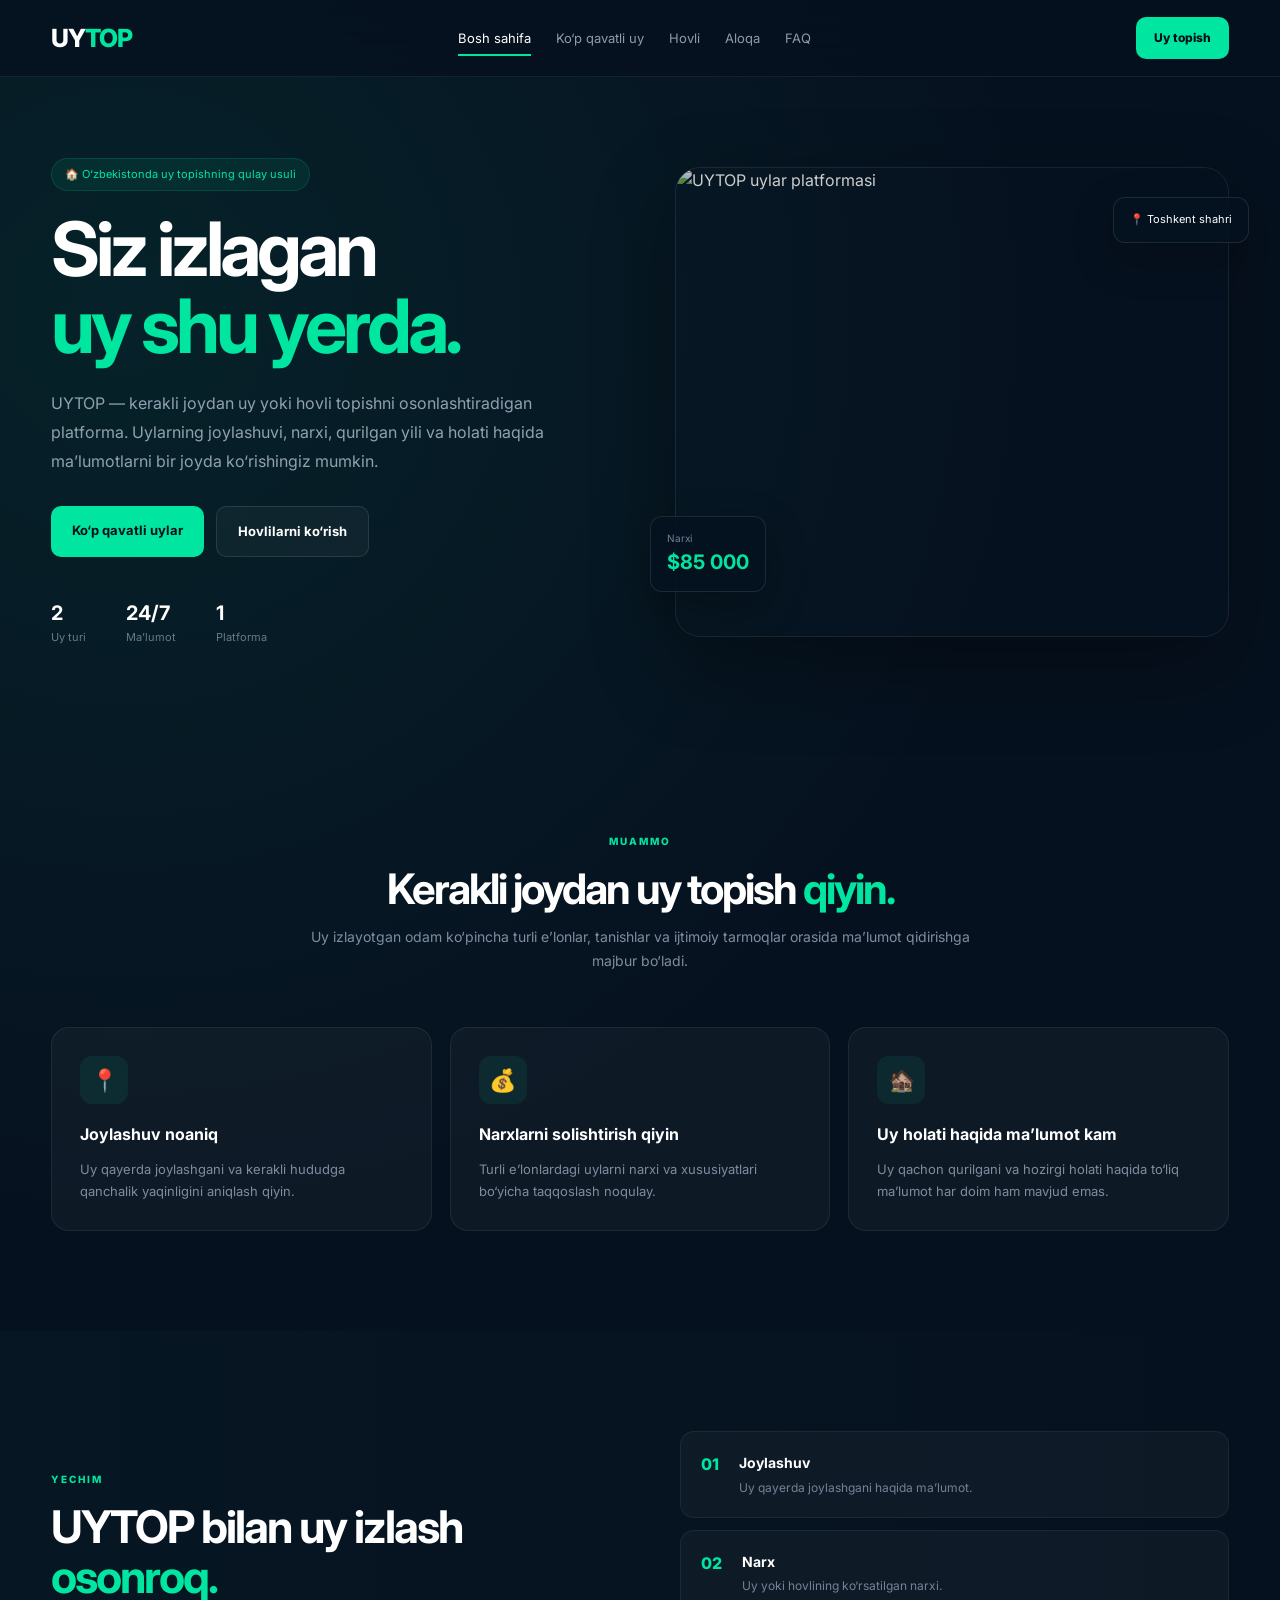
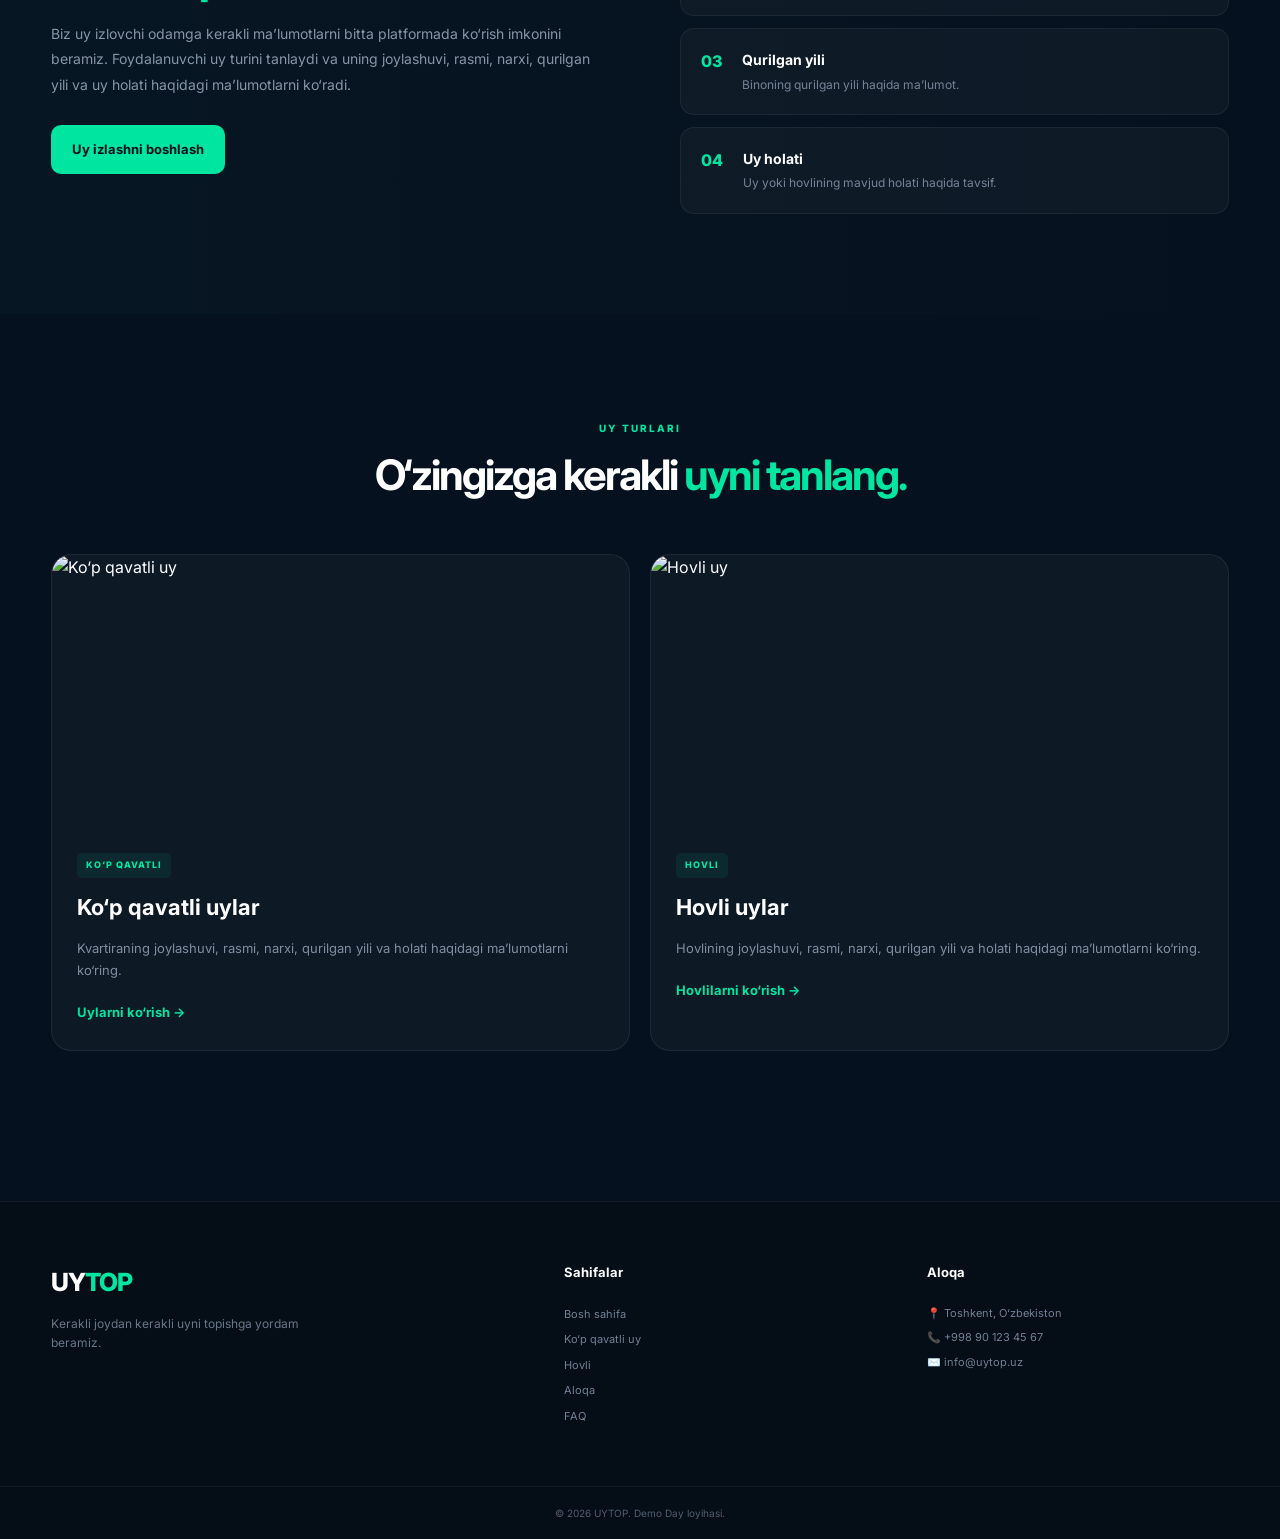
==== index.html @ 3dddcec1 "uy" ====
<!DOCTYPE html>
<html lang="uz">
<head>
    <meta charset="UTF-8">
    <meta name="viewport" content="width=device-width, initial-scale=1.0">

    <title>UYTOP — Kerakli uyni toping</title>

    <link rel="stylesheet" href="style.css">
</head>

<body>

<header class="header">

    <div class="container nav">

        <a href="index.html" class="logo">
            UY<span>TOP</span>
        </a>

        <nav class="menu">
            <a href="index.html" class="active">Bosh sahifa</a>
            <a href="kop-qavatli.html">Ko‘p qavatli uy</a>
            <a href="hovli.html">Hovli</a>
            <a href="aloqa.html">Aloqa</a>
            <a href="faq.html">FAQ</a>
        </nav>

        <a href="aloqa.html" class="nav-button">
            Uy topish
        </a>

    </div>

</header>


<main>

    <!-- HERO -->

    <section class="hero">

        <div class="container hero-grid">

            <div class="hero-content">

                <div class="badge">
                    🏠 O‘zbekistonda uy topishning qulay usuli
                </div>

                <h1>
                    Siz izlagan
                    <span>uy shu yerda.</span>
                </h1>

                <p>
                    UYTOP — kerakli joydan uy yoki hovli topishni
                    osonlashtiradigan platforma. Uylarning joylashuvi,
                    narxi, qurilgan yili va holati haqida ma’lumotlarni
                    bir joyda ko‘rishingiz mumkin.
                </p>

                <div class="hero-buttons">

                    <a href="kop-qavatli.html" class="btn primary">
                        Ko‘p qavatli uylar
                    </a>

                    <a href="hovli.html" class="btn secondary">
                        Hovlilarni ko‘rish
                    </a>

                </div>

                <div class="hero-stats">

                    <div>
                        <strong>2</strong>
                        <span>Uy turi</span>
                    </div>

                    <div>
                        <strong>24/7</strong>
                        <span>Ma’lumot</span>
                    </div>

                    <div>
                        <strong>1</strong>
                        <span>Platforma</span>
                    </div>

                </div>

            </div>


            <div class="hero-image">

                <img
                    src="https://picsum.photos/600/400?random=1"
                    alt="UYTOP uylar platformasi"
                >

                <div class="image-card price-card">
                    <span>Narxi</span>
                    <strong>$85 000</strong>
                </div>

                <div class="image-card location-card">
                    📍 Toshkent shahri
                </div>

            </div>

        </div>

    </section>


    <!-- MUAMMO -->

    <section class="section">

        <div class="container">

            <div class="section-title">

                <span>MUAMMO</span>

                <h2>
                    Kerakli joydan uy topish
                    <b>qiyin.</b>
                </h2>

                <p>
                    Uy izlayotgan odam ko‘pincha turli e’lonlar,
                    tanishlar va ijtimoiy tarmoqlar orasida ma’lumot
                    qidirishga majbur bo‘ladi.
                </p>

            </div>


            <div class="problem-grid">

                <article class="problem-card">
                    <div class="icon">📍</div>

                    <h3>Joylashuv noaniq</h3>

                    <p>
                        Uy qayerda joylashgani va kerakli hududga
                        qanchalik yaqinligini aniqlash qiyin.
                    </p>
                </article>


                <article class="problem-card">
                    <div class="icon">💰</div>

                    <h3>Narxlarni solishtirish qiyin</h3>

                    <p>
                        Turli e’lonlardagi uylarni narxi va
                        xususiyatlari bo‘yicha taqqoslash noqulay.
                    </p>
                </article>


                <article class="problem-card">
                    <div class="icon">🏚️</div>

                    <h3>Uy holati haqida ma’lumot kam</h3>

                    <p>
                        Uy qachon qurilgani va hozirgi holati haqida
                        to‘liq ma’lumot har doim ham mavjud emas.
                    </p>
                </article>

            </div>

        </div>

    </section>


    <!-- YECHIM -->

    <section class="section solution-section">

        <div class="container solution-grid">

            <div>

                <div class="section-label">
                    YECHIM
                </div>

                <h2>
                    UYTOP bilan uy izlash
                    <span>osonroq.</span>
                </h2>

                <p>
                    Biz uy izlovchi odamga kerakli ma’lumotlarni
                    bitta platformada ko‘rish imkonini beramiz.
                    Foydalanuvchi uy turini tanlaydi va uning
                    joylashuvi, rasmi, narxi, qurilgan yili va
                    uy holati haqidagi ma’lumotlarni ko‘radi.
                </p>

                <a href="aloqa.html" class="btn primary">
                    Uy izlashni boshlash
                </a>

            </div>


            <div class="solution-list">

                <div class="solution-item">
                    <span>01</span>
                    <div>
                        <h3>Joylashuv</h3>
                        <p>
                            Uy qayerda joylashgani haqida ma’lumot.
                        </p>
                    </div>
                </div>


                <div class="solution-item">
                    <span>02</span>
                    <div>
                        <h3>Narx</h3>
                        <p>
                            Uy yoki hovlining ko‘rsatilgan narxi.
                        </p>
                    </div>
                </div>


                <div class="solution-item">
                    <span>03</span>
                    <div>
                        <h3>Qurilgan yili</h3>
                        <p>
                            Binoning qurilgan yili haqida ma’lumot.
                        </p>
                    </div>
                </div>


                <div class="solution-item">
                    <span>04</span>
                    <div>
                        <h3>Uy holati</h3>
                        <p>
                            Uy yoki hovlining mavjud holati haqida
                            tavsif.
                        </p>
                    </div>
                </div>

            </div>

        </div>

    </section>


    <!-- UY TURLARI -->

    <section class="section">

        <div class="container">

            <div class="section-title">

                <span>UY TURLARI</span>

                <h2>
                    O‘zingizga kerakli
                    <b>uyni tanlang.</b>
                </h2>

            </div>


            <div class="house-types">

                <article class="house-type">

                    <img
                        src="https://picsum.photos/600/400?random=11"
                        alt="Ko‘p qavatli uy"
                    >

                    <div class="house-type-content">

                        <span class="tag">
                            KO‘P QAVATLI
                        </span>

                        <h3>
                            Ko‘p qavatli uylar
                        </h3>

                        <p>
                            Kvartiraning joylashuvi, rasmi,
                            narxi, qurilgan yili va holati
                            haqidagi ma’lumotlarni ko‘ring.
                        </p>

                        <a href="kop-qavatli.html">
                            Uylarni ko‘rish →
                        </a>

                    </div>

                </article>


                <article class="house-type">

                    <img
                        src="https://picsum.photos/600/400?random=12"
                        alt="Hovli uy"
                    >

                    <div class="house-type-content">

                        <span class="tag">
                            HOVLI
                        </span>

                        <h3>
                            Hovli uylar
                        </h3>

                        <p>
                            Hovlining joylashuvi, rasmi,
                            narxi, qurilgan yili va holati
                            haqidagi ma’lumotlarni ko‘ring.
                        </p>

                        <a href="hovli.html">
                            Hovlilarni ko‘rish →
                        </a>

                    </div>

                </article>

            </div>

        </div>

    </section>

</main>


<footer class="footer">

    <div class="container footer-grid">

        <div>
            <a href="index.html" class="logo">
                UY<span>TOP</span>
            </a>

            <p>
                Kerakli joydan kerakli uyni topishga yordam beramiz.
            </p>
        </div>

        <div>
            <h4>Sahifalar</h4>

            <a href="index.html">Bosh sahifa</a>
            <a href="kop-qavatli.html">Ko‘p qavatli uy</a>
            <a href="hovli.html">Hovli</a>
            <a href="aloqa.html">Aloqa</a>
            <a href="faq.html">FAQ</a>
        </div>

        <div>
            <h4>Aloqa</h4>

            <p>📍 Toshkent, O‘zbekiston</p>
            <p>📞 +998 90 123 45 67</p>
            <p>✉️ info@uytop.uz</p>
        </div>

    </div>

    <div class="copyright">
        © 2026 UYTOP. Demo Day loyihasi.
    </div>

</footer>

</body>
</html>
---- style.css ----
@import url('https://fonts.googleapis.com/css2?family=Inter:wght@400;500;600;700;800&display=swap');


/* ===================================
   RESET
=================================== */

* {
    margin: 0;
    padding: 0;
    box-sizing: border-box;
}

html {
    scroll-behavior: smooth;
}

body {
    font-family: "Inter", sans-serif;

    background:
        radial-gradient(
            circle at 10% 10%,
            rgba(0, 229, 160, .08),
            transparent 30%
        ),
        #06111f;

    color: #ffffff;

    line-height: 1.6;

    overflow-x: hidden;
}

a {
    text-decoration: none;

    color: inherit;
}

img {
    max-width: 100%;

    display: block;
}

button {
    font-family: inherit;
}


/* ===================================
   CONTAINER
=================================== */

.container {
    width: min(1180px, 92%);

    margin: 0 auto;
}


/* ===================================
   HEADER
=================================== */

.header {
    position: sticky;

    top: 0;

    z-index: 1000;

    background: rgba(6,17,31,.85);

    backdrop-filter: blur(18px);

    border-bottom:
        1px solid rgba(255,255,255,.07);
}

.nav {
    min-height: 76px;

    display: flex;

    align-items: center;

    justify-content: space-between;

    gap: 25px;
}

.logo {
    font-size: 25px;

    font-weight: 800;

    letter-spacing: -1px;
}

.logo span {
    color: #00e5a0;
}

.menu {
    display: flex;

    align-items: center;

    gap: 25px;
}

.menu a {
    position: relative;

    color: #8d9bac;

    font-size: 13px;

    transition: .3s ease;
}

.menu a:hover,
.menu a.active {
    color: #ffffff;
}

.menu a::after {
    content: "";

    position: absolute;

    left: 0;

    bottom: -8px;

    width: 0;

    height: 2px;

    background: #00e5a0;

    transition: .3s;
}

.menu a:hover::after,
.menu a.active::after {
    width: 100%;
}

.nav-button {
    padding: 11px 18px;

    background: #00e5a0;

    color: #031019;

    border-radius: 10px;

    font-size: 12px;

    font-weight: 800;

    transition: .3s;
}

.nav-button:hover {
    transform: translateY(-3px);

    box-shadow:
        0 12px 30px rgba(0,229,160,.2);
}


/* ===================================
   HERO
=================================== */

.hero {
    min-height: 650px;

    display: flex;

    align-items: center;
}

.hero-grid {
    display: grid;

    grid-template-columns: 1fr 1fr;

    align-items: center;

    gap: 70px;
}

.badge {
    display: inline-block;

    padding: 7px 13px;

    border-radius: 30px;

    color: #00e5a0;

    background:
        rgba(0,229,160,.08);

    border:
        1px solid rgba(0,229,160,.15);

    font-size: 11px;

    margin-bottom: 20px;
}

.hero-content h1 {
    max-width: 650px;

    font-size:
        clamp(45px, 6vw, 75px);

    line-height: 1.02;

    letter-spacing: -4px;

    margin-bottom: 25px;

    animation: fadeUp .8s ease both;
}

.hero-content h1 span {
    display: block;

    color: #00e5a0;
}

.hero-content > p {
    max-width: 600px;

    color: #91a0b1;

    font-size: 16px;

    line-height: 1.8;

    margin-bottom: 30px;

    animation: fadeUp 1s .1s ease both;
}

.hero-buttons {
    display: flex;

    gap: 12px;

    animation: fadeUp 1s .2s ease both;
}

.btn {
    display: inline-block;

    padding: 14px 21px;

    border-radius: 10px;

    font-size: 13px;

    font-weight: 700;

    transition: .3s ease;
}

.btn.primary {
    background: #00e5a0;

    color: #031019;
}

.btn.primary:hover {
    transform: translateY(-4px);

    box-shadow:
        0 15px 35px rgba(0,229,160,.2);
}

.btn.secondary {
    background: rgba(255,255,255,.04);

    border:
        1px solid rgba(255,255,255,.1);

    color: white;
}

.btn.secondary:hover {
    background:
        rgba(255,255,255,.09);

    transform: translateY(-4px);
}

.hero-stats {
    display: flex;

    gap: 40px;

    margin-top: 40px;
}

.hero-stats div {
    display: flex;

    flex-direction: column;
}

.hero-stats strong {
    color: #ffffff;

    font-size: 20px;
}

.hero-stats span {
    color: #69798c;

    font-size: 11px;
}


/* ===================================
   HERO IMAGE
=================================== */

.hero-image {
    position: relative;

    animation:
        imageAppear 1s .2s ease both;
}

.hero-image > img {
    width: 100%;

    height: 470px;

    object-fit: cover;

    border-radius: 25px;

    border:
        1px solid rgba(255,255,255,.1);

    filter:
        saturate(.9)
        brightness(.8);

    box-shadow:
        0 30px 80px rgba(0,0,0,.35);
}

.image-card {
    position: absolute;

    padding: 13px 16px;

    background:
        rgba(5,18,31,.88);

    backdrop-filter: blur(12px);

    border:
        1px solid rgba(255,255,255,.1);

    border-radius: 12px;

    box-shadow:
        0 15px 40px rgba(0,0,0,.25);
}

.price-card {
    left: -25px;

    bottom: 45px;

    display: flex;

    flex-direction: column;
}

.price-card span {
    color: #738398;

    font-size: 10px;
}

.price-card strong {
    color: #00e5a0;

    font-size: 20px;
}

.location-card {
    right: -20px;

    top: 30px;

    color: #ffffff;

    font-size: 11px;
}


/* ===================================
   SECTIONS
=================================== */

.section {
    padding: 100px 0;
}

.section-title {
    max-width: 700px;

    margin:
        0 auto 55px;

    text-align: center;
}

.section-title > span,
.section-label {
    color: #00e5a0;

    font-size: 10px;

    font-weight: 800;

    letter-spacing: 2px;
}

.section-title h2 {
    font-size: 42px;

    line-height: 1.15;

    letter-spacing: -2px;

    margin: 12px 0;
}

.section-title h2 b {
    color: #00e5a0;
}

.section-title p {
    color: #7f8da0;

    font-size: 14px;

    line-height: 1.7;
}


/* ===================================
   PROBLEM
=================================== */

.problem-grid {
    display: grid;

    grid-template-columns:
        repeat(3, 1fr);

    gap: 18px;
}

.problem-card {
    padding: 28px;

    background:
        rgba(255,255,255,.035);

    border:
        1px solid rgba(255,255,255,.07);

    border-radius: 18px;

    transition: .35s ease;
}

.problem-card:hover {
    transform: translateY(-8px);

    border-color:
        rgba(0,229,160,.25);
}

.icon {
    width: 48px;

    height: 48px;

    display: flex;

    align-items: center;

    justify-content: center;

    background:
        rgba(0,229,160,.08);

    border-radius: 12px;

    font-size: 22px;

    margin-bottom: 18px;
}

.problem-card h3 {
    font-size: 16px;

    margin-bottom: 10px;
}

.problem-card p {
    color: #7e8c9e;

    font-size: 13px;

    line-height: 1.7;
}


/* ===================================
   SOLUTION
=================================== */

.solution-section {
    background:
        linear-gradient(
            90deg,
            rgba(0,229,160,.025),
            transparent
        );
}

.solution-grid {
    display: grid;

    grid-template-columns: 1fr 1fr;

    gap: 80px;

    align-items: center;
}

.solution-grid h2 {
    font-size: 45px;

    line-height: 1.1;

    letter-spacing: -2px;

    margin: 15px 0 20px;
}

.solution-grid h2 span {
    color: #00e5a0;
}

.solution-grid > div:first-child > p {
    color: #8795a7;

    font-size: 14px;

    line-height: 1.8;

    margin-bottom: 28px;
}

.solution-list {
    display: flex;

    flex-direction: column;

    gap: 12px;
}

.solution-item {
    display: flex;

    gap: 20px;

    padding: 20px;

    border-radius: 14px;

    background:
        rgba(255,255,255,.035);

    border:
        1px solid rgba(255,255,255,.06);

    transition: .3s;
}

.solution-item:hover {
    transform: translateX(7px);

    border-color:
        rgba(0,229,160,.25);
}

.solution-item > span {
    color: #00e5a0;

    font-weight: 800;
}

.solution-item h3 {
    font-size: 14px;

    margin-bottom: 3px;
}

.solution-item p {
    color: #748296;

    font-size: 12px;
}


/* ===================================
   HOUSE TYPES
=================================== */

.house-types {
    display: grid;

    grid-template-columns: 1fr 1fr;

    gap: 20px;
}

.house-type {
    overflow: hidden;

    background:
        rgba(255,255,255,.035);

    border:
        1px solid rgba(255,255,255,.07);

    border-radius: 20px;

    transition: .4s;
}

.house-type:hover {
    transform: translateY(-8px);

    border-color:
        rgba(0,229,160,.3);
}

.house-type > img {
    width: 100%;

    height: 270px;

    object-fit: cover;

    transition: .5s;
}

.house-type:hover img {
    transform: scale(1.04);
}

.house-type-content {
    padding: 25px;
}

.tag {
    display: inline-block;

    color: #00e5a0;

    background:
        rgba(0,229,160,.08);

    padding: 5px 9px;

    border-radius: 5px;

    font-size: 9px;

    font-weight: 800;

    letter-spacing: 1px;
}

.house-type h3 {
    font-size: 22px;

    margin: 12px 0;
}

.house-type p {
    color: #7f8da0;

    font-size: 13px;

    line-height: 1.7;

    margin-bottom: 18px;
}

.house-type-content a {
    color: #00e5a0;

    font-size: 13px;

    font-weight: 700;

    transition: .3s;
}

.house-type-content a:hover {
    padding-left: 5px;
}


/* ===================================
   PAGE HERO
=================================== */

.page-hero {
    padding: 130px 0 80px;

    background:
        radial-gradient(
            circle at 80% 20%,
            rgba(0,229,160,.08),
            transparent 30%
        );
}

.page-hero h1 {
    max-width: 800px;

    font-size:
        clamp(42px, 6vw, 70px);

    line-height: 1.05;

    letter-spacing: -3px;

    margin: 15px 0 20px;
}

.page-hero h1 span {
    color: #00e5a0;
}

.page-hero p {
    max-width: 650px;

    color: #8997a9;

    font-size: 15px;

    line-height: 1.8;
}


/* ===================================
   PROPERTY GRID
=================================== */

.house-grid {
    display: grid;

    grid-template-columns:
        repeat(2, 1fr);

    gap: 20px;
}

.property-card {
    overflow: hidden;

    background:
        rgba(255,255,255,.035);

    border:
        1px solid rgba(255,255,255,.07);

    border-radius: 20px;

    transition: .4s;
}

.property-card:hover {
    transform: translateY(-8px);

    border-color:
        rgba(0,229,160,.3);

    box-shadow:
        0 25px 60px rgba(0,0,0,.2);
}

.property-card > img {
    width: 100%;

    height: 270px;

    object-fit: cover;

    transition: .5s;
}

.property-card:hover > img {
    transform: scale(1.03);
}

.property-content {
    padding: 25px;
}

.property-top {
    display: flex;

    align-items: center;

    justify-content: space-between;

    margin-bottom: 15px;
}

.property-top strong {
    color: #00e5a0;

    font-size: 20px;
}

.property-content h2 {
    font-size: 20px;

    line-height: 1.3;

    margin-bottom: 8px;
}

.location {
    color: #77869a;

    font-size: 11px;

    margin-bottom: 15px;
}

.property-info {
    display: flex;

    flex-wrap: wrap;

    gap: 8px;

    padding: 13px 0;

    border-top:
        1px solid rgba(255,255,255,.06);

    border-bottom:
        1px solid rgba(255,255,255,.06);

    margin-bottom: 15px;
}

.property-info span {
    color: #a6b2c1;

    background:
        rgba(255,255,255,.04);

    padding: 6px 9px;

    border-radius: 6px;

    font-size: 10px;
}

.property-content > p:not(.location) {
    color: #7c8a9d;

    font-size: 12px;

    line-height: 1.7;

    margin-bottom: 20px;
}

.property-button {
    display: block;

    width: 100%;

    text-align: center;

    padding: 12px;

    border-radius: 9px;

    color: #00e5a0;

    background:
        rgba(0,229,160,.07);

    border:
        1px solid rgba(0,229,160,.15);

    font-size: 12px;

    font-weight: 700;

    transition: .3s;
}

.property-button:hover {
    color: #031019;

    background: #00e5a0;
}


/* ===================================
   CONTACT
=================================== */

.contact-grid {
    display: grid;

    grid-template-columns: .8fr 1.2fr;

    gap: 25px;

    align-items: start;
}

.owner-card,
.selected-property {
    padding: 30px;

    background:
        rgba(255,255,255,.035);

    border:
        1px solid rgba(255,255,255,.07);

    border-radius: 22px;
}

.owner-photo {
    width: 100px;

    height: 100px;

    overflow: hidden;

    border-radius: 50%;

    border:
        3px solid #00e5a0;

    margin-bottom: 20px;
}

.owner-photo img {
    width: 100%;

    height: 100%;

    object-fit: cover;
}

.owner-info h2 {
    font-size: 24px;

    margin: 10px 0 3px;
}

.owner-info p {
    color: #728195;

    font-size: 12px;
}

.owner-details {
    display: flex;

    flex-direction: column;

    gap: 12px;

    margin: 25px 0;
}

.owner-details div {
    display: flex;

    flex-direction: column;

    gap: 3px;

    padding-bottom: 12px;

    border-bottom:
        1px solid rgba(255,255,255,.06);
}

.owner-details span {
    color: #68778b;

    font-size: 10px;
}

.owner-details strong {
    font-size: 13px;
}

.call-button {
    display: block;

    padding: 13px;

    text-align: center;

    background: #00e5a0;

    color: #031019;

    border-radius: 10px;

    font-weight: 800;

    font-size: 12px;

    transition: .3s;
}

.call-button:hover {
    transform: translateY(-3px);

    box-shadow:
        0 12px 30px rgba(0,229,160,.2);
}

.selected-property h2 {
    font-size: 25px;

    margin: 12px 0 20px;
}

.selected-property > img {
    width: 100%;

    height: 280px;

    object-fit: cover;

    border-radius: 15px;

    margin-bottom: 20px;
}

.selected-info {
    display: grid;

    grid-template-columns: 1fr 1fr;

    gap: 10px;
}

.selected-info div {
    padding: 15px;

    background:
        rgba(255,255,255,.035);

    border-radius: 10px;
}

.selected-info span {
    display: block;

    color: #68778b;

    font-size: 10px;

    margin-bottom: 4px;
}

.selected-info strong {
    font-size: 12px;
}

.notice {
    margin-top: 15px;

    padding: 18px;

    background:
        rgba(0,229,160,.05);

    border:
        1px solid rgba(0,229,160,.12);

    border-radius: 12px;
}

.notice strong {
    color: #00e5a0;

    font-size: 12px;
}

.notice p {
    color: #77869a;

    font-size: 11px;

    margin-top: 5px;
}


/* ===================================
   FAQ
=================================== */

.faq-container {
    max-width: 850px;
}

.faq-item {
    margin-bottom: 12px;

    padding: 0 20px;

    background:
        rgba(255,255,255,.035);

    border:
        1px solid rgba(255,255,255,.07);

    border-radius: 13px;

    transition: .3s;
}

.faq-item:hover {
    border-color:
        rgba(0,229,160,.2);
}

.faq-item summary {
    display: flex;

    align-items: center;

    justify-content: space-between;

    padding: 20px 0;

    cursor: pointer;

    list-style: none;

    font-size: 14px;

    font-weight: 600;
}

.faq-item summary::-webkit-details-marker {
    display: none;
}

.faq-item summary span {
    color: #00e5a0;

    font-size: 22px;

    transition: .3s;
}

.faq-item[open] summary span {
    transform: rotate(45deg);
}

.faq-item p {
    color: #7e8d9f;

    font-size: 13px;

    line-height: 1.8;

    padding:
        0 0 20px;
}


/* ===================================
   FOOTER
=================================== */

.footer {
    margin-top: 50px;

    border-top:
        1px solid rgba(255,255,255,.06);

    background: #050d17;
}

.footer-grid {
    display: grid;

    grid-template-columns:
        1.5fr 1fr 1fr;

    gap: 60px;

    padding: 60px 0;
}

.footer-grid > div:first-child p {
    max-width: 300px;

    color: #68778a;

    font-size: 12px;

    margin-top: 12px;
}

.footer h4 {
    margin-bottom: 15px;

    font-size: 13px;
}

.footer-grid > div:nth-child(2) {
    display: flex;

    flex-direction: column;

    gap: 8px;
}

.footer-grid > div:nth-child(2) a {
    color: #718094;

    font-size: 11px;

    transition: .3s;
}

.footer-grid > div:nth-child(2) a:hover {
    color: #00e5a0;

    padding-left: 4px;
}

.footer-grid > div:nth-child(3) {
    display: flex;

    flex-direction: column;

    gap: 7px;
}

.footer-grid > div:nth-child(3) p {
    color: #718094;

    font-size: 11px;
}

.copyright {
    padding: 18px;

    text-align: center;

    color: #4f5e70;

    font-size: 10px;

    border-top:
        1px solid rgba(255,255,255,.05);
}


/* ===================================
   ANIMATIONS
=================================== */

@keyframes fadeUp {

    from {
        opacity: 0;

        transform:
            translateY(25px);
    }

    to {
        opacity: 1;

        transform:
            translateY(0);
    }

}

@keyframes imageAppear {

    from {
        opacity: 0;

        transform:
            translateX(30px)
            scale(.97);
    }

    to {
        opacity: 1;

        transform:
            translateX(0)
            scale(1);
    }

}


/* ===================================
   RESPONSIVE
=================================== */

@media (max-width: 900px) {

    .menu {
        gap: 12px;
    }

    .menu a {
        font-size: 11px;
    }

    .hero-grid,
    .solution-grid,
    .contact-grid {
        grid-template-columns: 1fr;
    }

    .hero {
        padding:
            80px 0;
    }

    .hero-image {
        max-width: 650px;

        margin: auto;
    }

    .problem-grid {
        grid-template-columns:
            repeat(2, 1fr);
    }

    .house-grid {
        grid-template-columns: 1fr;
    }

}


/* ===================================
   MOBILE
=================================== */

@media (max-width: 650px) {

    .nav {
        min-height: 65px;
    }

    .menu {
        display: none;
    }

    .nav-button {
        display: none;
    }

    .hero-content h1 {
        font-size: 48px;

        letter-spacing: -2px;
    }

    .hero-image > img {
        height: 300px;
    }

    .price-card {
        left: 10px;

        bottom: 20px;
    }

    .location-card {
        right: 10px;

        top: 20px;
    }

    .hero-buttons {
        flex-direction: column;
    }

    .btn {
        width: 100%;

        text-align: center;
    }

    .hero-stats {
        gap: 20px;
    }

    .section {
        padding: 70px 0;
    }

    .section-title h2,
    .solution-grid h2 {
        font-size: 34px;
    }

    .problem-grid,
    .house-types,
    .selected-info {
        grid-template-columns: 1fr;
    }

    .page-hero {
        padding: 90px 0 60px;
    }

    .page-hero h1 {
        font-size: 43px;

        letter-spacing: -2px;
    }

    .property-card > img {
        height: 220px;
    }

    .selected-property > img {
        height: 220px;
    }

    .footer-grid {
        grid-template-columns: 1fr;

        gap: 30px;

        padding: 45px 0;
    }

}
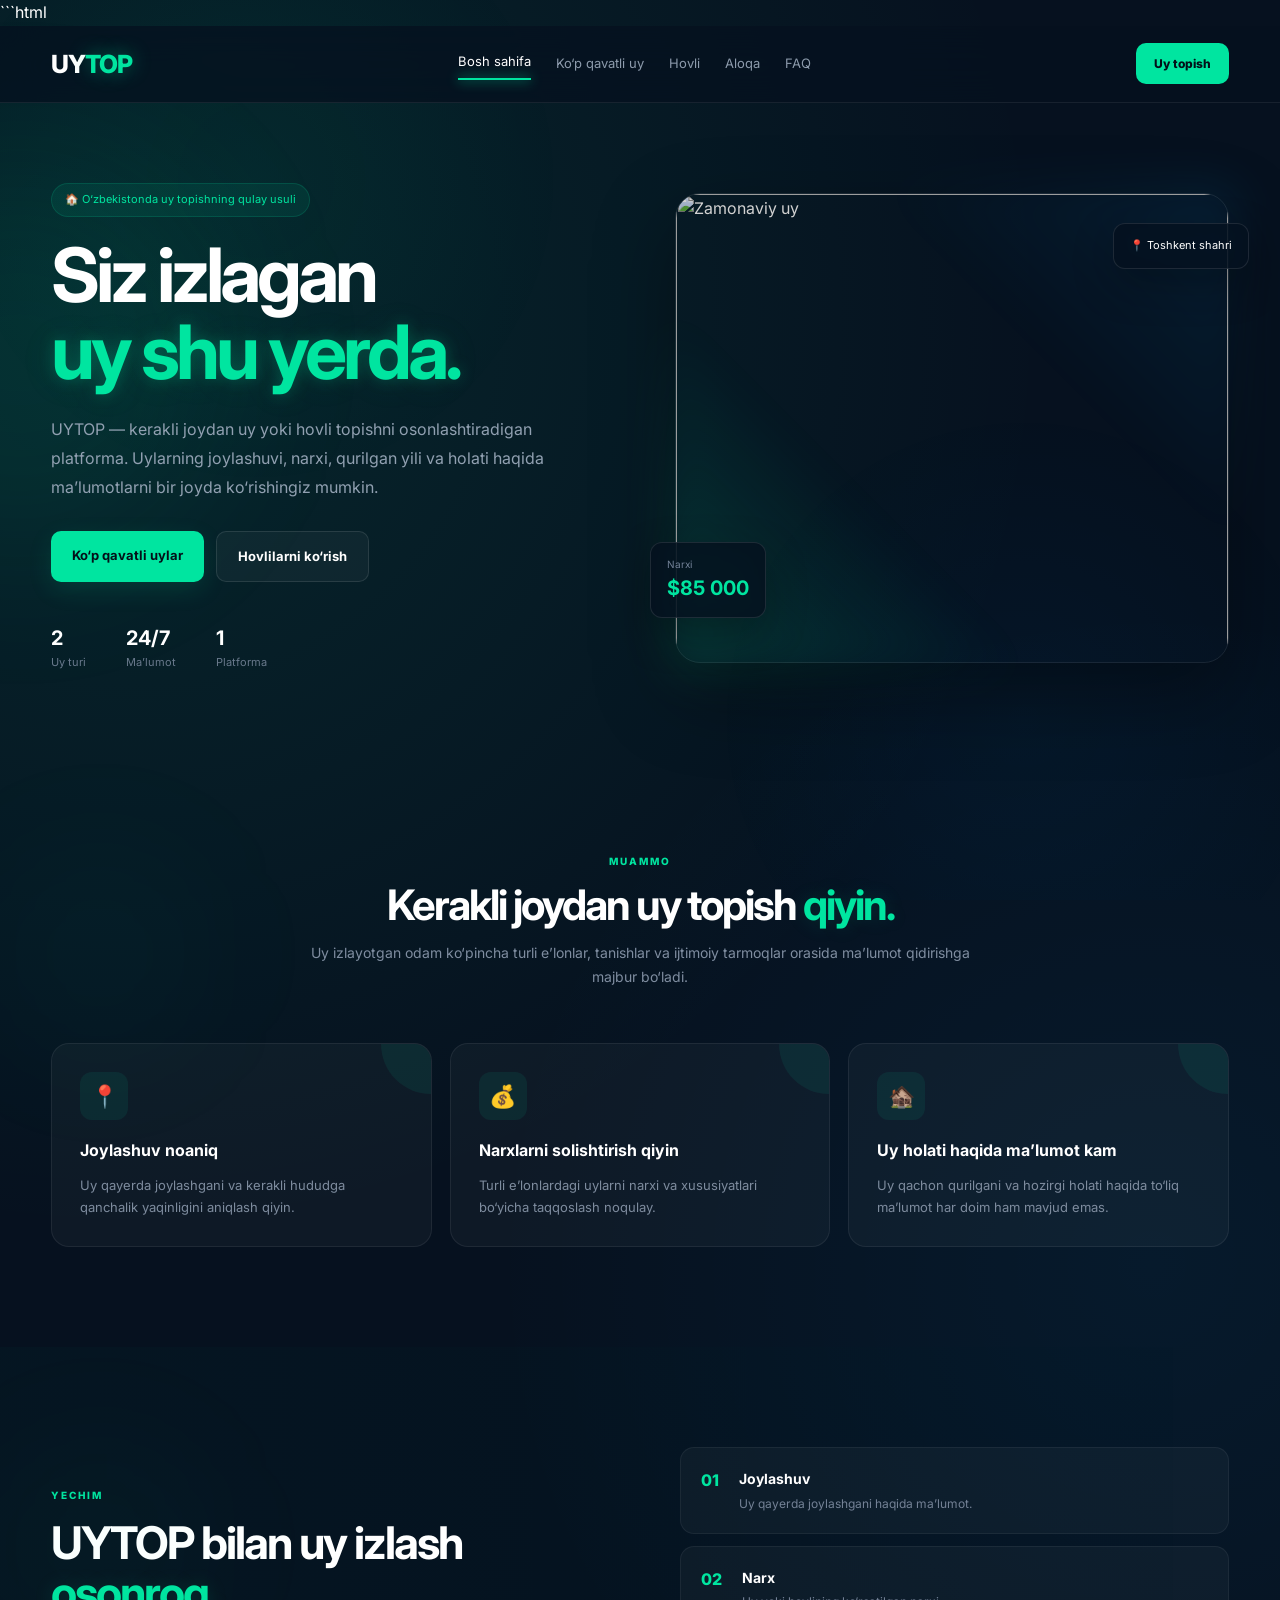
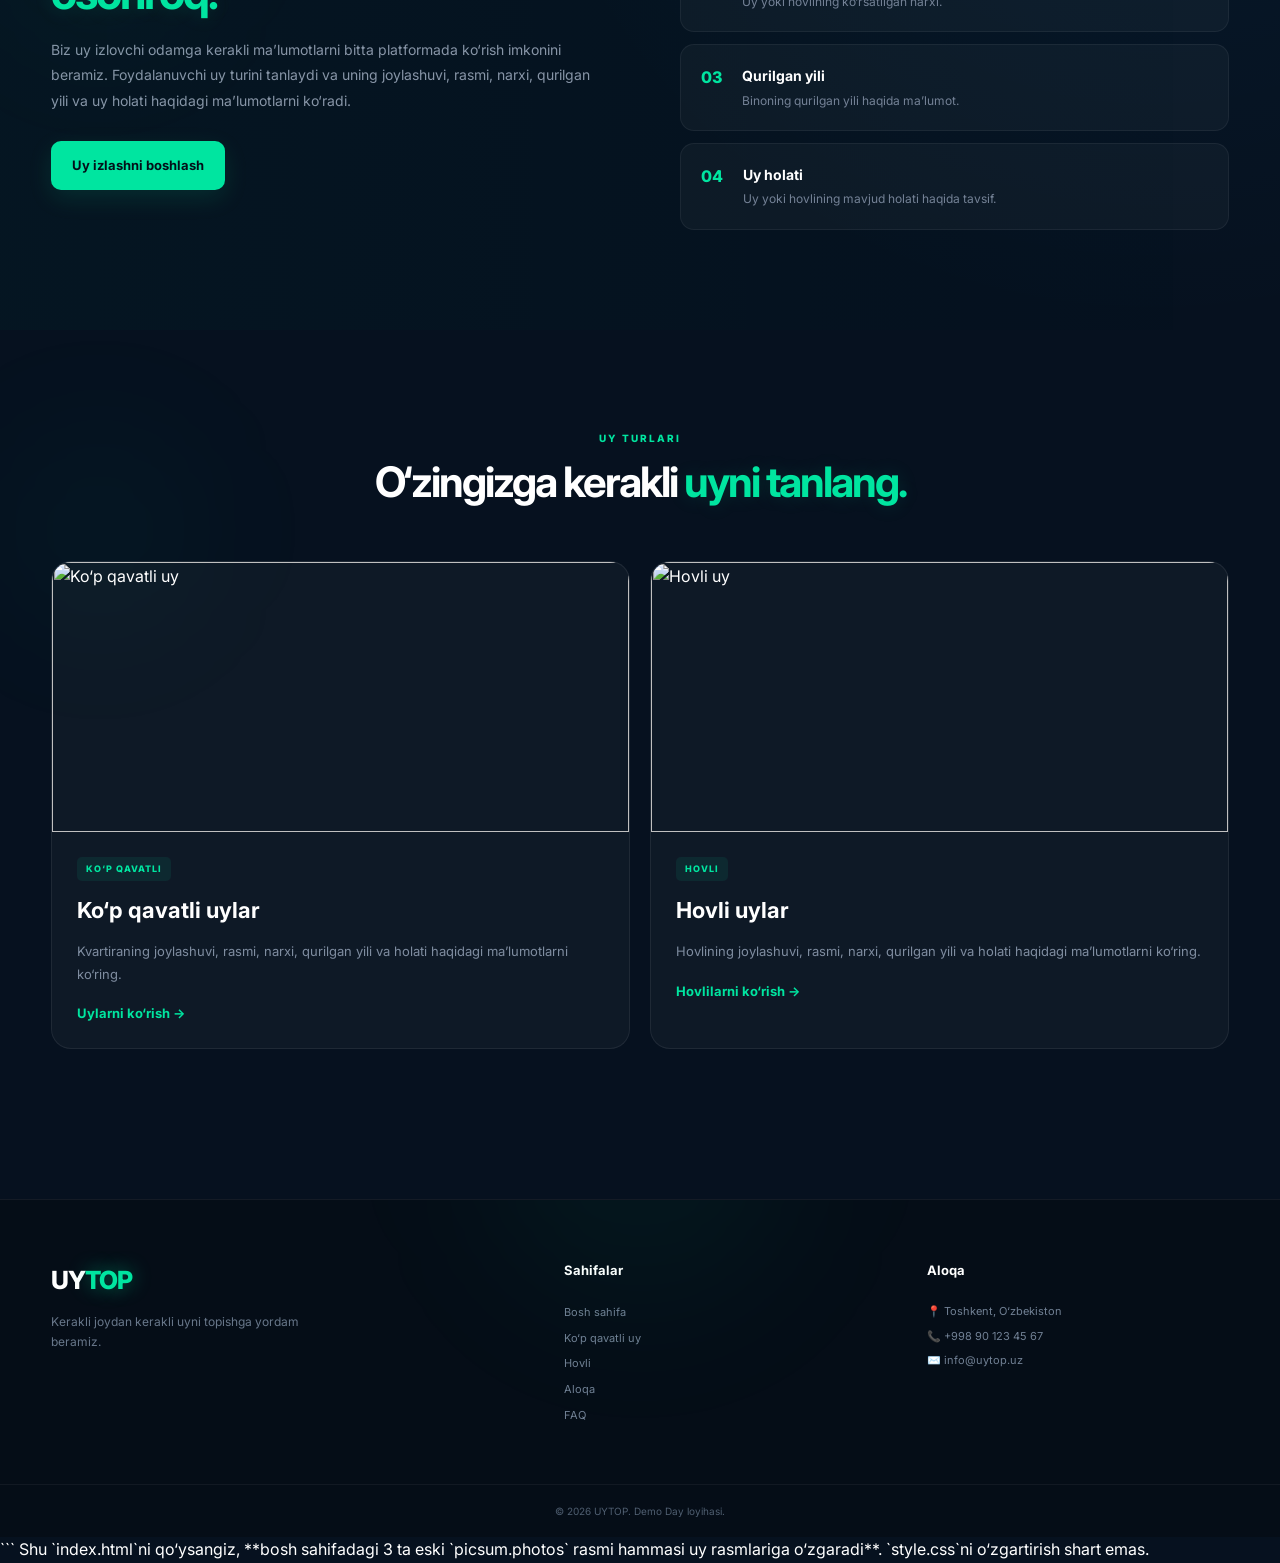
==== commit 0d95fb80: "Updated website" ====
--- a/index.html
+++ b/index.html
@@ -1,15 +1,23 @@
+```html
 <!DOCTYPE html>
 <html lang="uz">
+
 <head>
+
     <meta charset="UTF-8">
-    <meta name="viewport" content="width=device-width, initial-scale=1.0">
+
+    <meta name="viewport"
+          content="width=device-width, initial-scale=1.0">
 
     <title>UYTOP — Kerakli uyni toping</title>
 
     <link rel="stylesheet" href="style.css">
+
 </head>
 
+
 <body>
+
 
 <header class="header">
 
@@ -19,13 +27,31 @@
             UY<span>TOP</span>
         </a>
 
+
         <nav class="menu">
-            <a href="index.html" class="active">Bosh sahifa</a>
-            <a href="kop-qavatli.html">Ko‘p qavatli uy</a>
-            <a href="hovli.html">Hovli</a>
-            <a href="aloqa.html">Aloqa</a>
-            <a href="faq.html">FAQ</a>
+
+            <a href="index.html" class="active">
+                Bosh sahifa
+            </a>
+
+            <a href="kop-qavatli.html">
+                Ko‘p qavatli uy
+            </a>
+
+            <a href="hovli.html">
+                Hovli
+            </a>
+
+            <a href="aloqa.html">
+                Aloqa
+            </a>
+
+            <a href="faq.html">
+                FAQ
+            </a>
+
         </nav>
+
 
         <a href="aloqa.html" class="nav-button">
             Uy topish
@@ -36,373 +62,590 @@
 </header>
 
 
+
 <main>
 
-    <!-- HERO -->
-
-    <section class="hero">
-
-        <div class="container hero-grid">
-
-            <div class="hero-content">
-
-                <div class="badge">
-                    🏠 O‘zbekistonda uy topishning qulay usuli
-                </div>
-
-                <h1>
-                    Siz izlagan
-                    <span>uy shu yerda.</span>
-                </h1>
+
+<!-- HERO -->
+
+<section class="hero">
+
+    <div class="container hero-grid">
+
+
+        <div class="hero-content">
+
+
+            <div class="badge">
+                🏠 O‘zbekistonda uy topishning qulay usuli
+            </div>
+
+
+            <h1>
+                Siz izlagan
+                <span>uy shu yerda.</span>
+            </h1>
+
+
+            <p>
+                UYTOP — kerakli joydan uy yoki hovli topishni
+                osonlashtiradigan platforma. Uylarning joylashuvi,
+                narxi, qurilgan yili va holati haqida ma’lumotlarni
+                bir joyda ko‘rishingiz mumkin.
+            </p>
+
+
+            <div class="hero-buttons">
+
+                <a href="kop-qavatli.html"
+                   class="btn primary">
+
+                    Ko‘p qavatli uylar
+
+                </a>
+
+
+                <a href="hovli.html"
+                   class="btn secondary">
+
+                    Hovlilarni ko‘rish
+
+                </a>
+
+            </div>
+
+
+            <div class="hero-stats">
+
+                <div>
+
+                    <strong>2</strong>
+
+                    <span>
+                        Uy turi
+                    </span>
+
+                </div>
+
+
+                <div>
+
+                    <strong>24/7</strong>
+
+                    <span>
+                        Ma’lumot
+                    </span>
+
+                </div>
+
+
+                <div>
+
+                    <strong>1</strong>
+
+                    <span>
+                        Platforma
+                    </span>
+
+                </div>
+
+            </div>
+
+
+        </div>
+
+
+
+        <!-- HERO IMAGE -->
+
+        <div class="hero-image">
+
+            <img
+                src="https://images.unsplash.com/photo-1600607687939-ce8a6c25118c?auto=format&fit=crop&w=1400&q=90"
+                alt="Zamonaviy uy"
+            >
+
+
+            <div class="image-card price-card">
+
+                <span>
+                    Narxi
+                </span>
+
+                <strong>
+                    $85 000
+                </strong>
+
+            </div>
+
+
+            <div class="image-card location-card">
+
+                📍 Toshkent shahri
+
+            </div>
+
+        </div>
+
+
+    </div>
+
+</section>
+
+
+
+<!-- MUAMMO -->
+
+<section class="section">
+
+    <div class="container">
+
+
+        <div class="section-title">
+
+            <span>
+                MUAMMO
+            </span>
+
+
+            <h2>
+                Kerakli joydan uy topish
+                <b>qiyin.</b>
+            </h2>
+
+
+            <p>
+                Uy izlayotgan odam ko‘pincha turli e’lonlar,
+                tanishlar va ijtimoiy tarmoqlar orasida ma’lumot
+                qidirishga majbur bo‘ladi.
+            </p>
+
+        </div>
+
+
+
+        <div class="problem-grid">
+
+
+            <article class="problem-card">
+
+                <div class="icon">
+                    📍
+                </div>
+
+
+                <h3>
+                    Joylashuv noaniq
+                </h3>
+
 
                 <p>
-                    UYTOP — kerakli joydan uy yoki hovli topishni
-                    osonlashtiradigan platforma. Uylarning joylashuvi,
-                    narxi, qurilgan yili va holati haqida ma’lumotlarni
-                    bir joyda ko‘rishingiz mumkin.
+                    Uy qayerda joylashgani va kerakli hududga
+                    qanchalik yaqinligini aniqlash qiyin.
                 </p>
 
-                <div class="hero-buttons">
-
-                    <a href="kop-qavatli.html" class="btn primary">
+            </article>
+
+
+
+            <article class="problem-card">
+
+                <div class="icon">
+                    💰
+                </div>
+
+
+                <h3>
+                    Narxlarni solishtirish qiyin
+                </h3>
+
+
+                <p>
+                    Turli e’lonlardagi uylarni narxi va
+                    xususiyatlari bo‘yicha taqqoslash noqulay.
+                </p>
+
+            </article>
+
+
+
+            <article class="problem-card">
+
+                <div class="icon">
+                    🏚️
+                </div>
+
+
+                <h3>
+                    Uy holati haqida ma’lumot kam
+                </h3>
+
+
+                <p>
+                    Uy qachon qurilgani va hozirgi holati haqida
+                    to‘liq ma’lumot har doim ham mavjud emas.
+                </p>
+
+            </article>
+
+
+        </div>
+
+    </div>
+
+</section>
+
+
+
+<!-- YECHIM -->
+
+<section class="section solution-section">
+
+    <div class="container solution-grid">
+
+
+        <div>
+
+
+            <div class="section-label">
+                YECHIM
+            </div>
+
+
+            <h2>
+                UYTOP bilan uy izlash
+                <span>osonroq.</span>
+            </h2>
+
+
+            <p>
+                Biz uy izlovchi odamga kerakli ma’lumotlarni
+                bitta platformada ko‘rish imkonini beramiz.
+                Foydalanuvchi uy turini tanlaydi va uning
+                joylashuvi, rasmi, narxi, qurilgan yili va
+                uy holati haqidagi ma’lumotlarni ko‘radi.
+            </p>
+
+
+            <a href="aloqa.html"
+               class="btn primary">
+
+                Uy izlashni boshlash
+
+            </a>
+
+        </div>
+
+
+
+        <div class="solution-list">
+
+
+            <div class="solution-item">
+
+                <span>
+                    01
+                </span>
+
+                <div>
+
+                    <h3>
+                        Joylashuv
+                    </h3>
+
+                    <p>
+                        Uy qayerda joylashgani haqida ma’lumot.
+                    </p>
+
+                </div>
+
+            </div>
+
+
+
+            <div class="solution-item">
+
+                <span>
+                    02
+                </span>
+
+                <div>
+
+                    <h3>
+                        Narx
+                    </h3>
+
+                    <p>
+                        Uy yoki hovlining ko‘rsatilgan narxi.
+                    </p>
+
+                </div>
+
+            </div>
+
+
+
+            <div class="solution-item">
+
+                <span>
+                    03
+                </span>
+
+                <div>
+
+                    <h3>
+                        Qurilgan yili
+                    </h3>
+
+                    <p>
+                        Binoning qurilgan yili haqida ma’lumot.
+                    </p>
+
+                </div>
+
+            </div>
+
+
+
+            <div class="solution-item">
+
+                <span>
+                    04
+                </span>
+
+                <div>
+
+                    <h3>
+                        Uy holati
+                    </h3>
+
+                    <p>
+                        Uy yoki hovlining mavjud holati haqida
+                        tavsif.
+                    </p>
+
+                </div>
+
+            </div>
+
+
+        </div>
+
+    </div>
+
+</section>
+
+
+
+<!-- UY TURLARI -->
+
+<section class="section">
+
+    <div class="container">
+
+
+        <div class="section-title">
+
+            <span>
+                UY TURLARI
+            </span>
+
+
+            <h2>
+                O‘zingizga kerakli
+                <b>uyni tanlang.</b>
+            </h2>
+
+        </div>
+
+
+
+        <div class="house-types">
+
+
+            <!-- KO‘P QAVATLI -->
+
+            <article class="house-type">
+
+                <img
+                    src="https://images.unsplash.com/photo-1545324418-cc1a3fa10c00?auto=format&fit=crop&w=1400&q=90"
+                    alt="Ko‘p qavatli uy"
+                >
+
+
+                <div class="house-type-content">
+
+                    <span class="tag">
+                        KO‘P QAVATLI
+                    </span>
+
+
+                    <h3>
                         Ko‘p qavatli uylar
+                    </h3>
+
+
+                    <p>
+                        Kvartiraning joylashuvi, rasmi,
+                        narxi, qurilgan yili va holati
+                        haqidagi ma’lumotlarni ko‘ring.
+                    </p>
+
+
+                    <a href="kop-qavatli.html">
+                        Uylarni ko‘rish →
                     </a>
 
-                    <a href="hovli.html" class="btn secondary">
-                        Hovlilarni ko‘rish
+                </div>
+
+            </article>
+
+
+
+            <!-- HOVLI -->
+
+            <article class="house-type">
+
+                <img
+                    src="https://images.unsplash.com/photo-1564013799919-ab600027ffc6?auto=format&fit=crop&w=1400&q=90"
+                    alt="Hovli uy"
+                >
+
+
+                <div class="house-type-content">
+
+                    <span class="tag">
+                        HOVLI
+                    </span>
+
+
+                    <h3>
+                        Hovli uylar
+                    </h3>
+
+
+                    <p>
+                        Hovlining joylashuvi, rasmi,
+                        narxi, qurilgan yili va holati
+                        haqidagi ma’lumotlarni ko‘ring.
+                    </p>
+
+
+                    <a href="hovli.html">
+                        Hovlilarni ko‘rish →
                     </a>
 
                 </div>
 
-                <div class="hero-stats">
-
-                    <div>
-                        <strong>2</strong>
-                        <span>Uy turi</span>
-                    </div>
-
-                    <div>
-                        <strong>24/7</strong>
-                        <span>Ma’lumot</span>
-                    </div>
-
-                    <div>
-                        <strong>1</strong>
-                        <span>Platforma</span>
-                    </div>
-
-                </div>
-
-            </div>
-
-
-            <div class="hero-image">
-
-                <img
-                    src="https://picsum.photos/600/400?random=1"
-                    alt="UYTOP uylar platformasi"
-                >
-
-                <div class="image-card price-card">
-                    <span>Narxi</span>
-                    <strong>$85 000</strong>
-                </div>
-
-                <div class="image-card location-card">
-                    📍 Toshkent shahri
-                </div>
-
-            </div>
-
-        </div>
-
-    </section>
-
-
-    <!-- MUAMMO -->
-
-    <section class="section">
-
-        <div class="container">
-
-            <div class="section-title">
-
-                <span>MUAMMO</span>
-
-                <h2>
-                    Kerakli joydan uy topish
-                    <b>qiyin.</b>
-                </h2>
-
-                <p>
-                    Uy izlayotgan odam ko‘pincha turli e’lonlar,
-                    tanishlar va ijtimoiy tarmoqlar orasida ma’lumot
-                    qidirishga majbur bo‘ladi.
-                </p>
-
-            </div>
-
-
-            <div class="problem-grid">
-
-                <article class="problem-card">
-                    <div class="icon">📍</div>
-
-                    <h3>Joylashuv noaniq</h3>
-
-                    <p>
-                        Uy qayerda joylashgani va kerakli hududga
-                        qanchalik yaqinligini aniqlash qiyin.
-                    </p>
-                </article>
-
-
-                <article class="problem-card">
-                    <div class="icon">💰</div>
-
-                    <h3>Narxlarni solishtirish qiyin</h3>
-
-                    <p>
-                        Turli e’lonlardagi uylarni narxi va
-                        xususiyatlari bo‘yicha taqqoslash noqulay.
-                    </p>
-                </article>
-
-
-                <article class="problem-card">
-                    <div class="icon">🏚️</div>
-
-                    <h3>Uy holati haqida ma’lumot kam</h3>
-
-                    <p>
-                        Uy qachon qurilgani va hozirgi holati haqida
-                        to‘liq ma’lumot har doim ham mavjud emas.
-                    </p>
-                </article>
-
-            </div>
-
-        </div>
-
-    </section>
-
-
-    <!-- YECHIM -->
-
-    <section class="section solution-section">
-
-        <div class="container solution-grid">
-
-            <div>
-
-                <div class="section-label">
-                    YECHIM
-                </div>
-
-                <h2>
-                    UYTOP bilan uy izlash
-                    <span>osonroq.</span>
-                </h2>
-
-                <p>
-                    Biz uy izlovchi odamga kerakli ma’lumotlarni
-                    bitta platformada ko‘rish imkonini beramiz.
-                    Foydalanuvchi uy turini tanlaydi va uning
-                    joylashuvi, rasmi, narxi, qurilgan yili va
-                    uy holati haqidagi ma’lumotlarni ko‘radi.
-                </p>
-
-                <a href="aloqa.html" class="btn primary">
-                    Uy izlashni boshlash
-                </a>
-
-            </div>
-
-
-            <div class="solution-list">
-
-                <div class="solution-item">
-                    <span>01</span>
-                    <div>
-                        <h3>Joylashuv</h3>
-                        <p>
-                            Uy qayerda joylashgani haqida ma’lumot.
-                        </p>
-                    </div>
-                </div>
-
-
-                <div class="solution-item">
-                    <span>02</span>
-                    <div>
-                        <h3>Narx</h3>
-                        <p>
-                            Uy yoki hovlining ko‘rsatilgan narxi.
-                        </p>
-                    </div>
-                </div>
-
-
-                <div class="solution-item">
-                    <span>03</span>
-                    <div>
-                        <h3>Qurilgan yili</h3>
-                        <p>
-                            Binoning qurilgan yili haqida ma’lumot.
-                        </p>
-                    </div>
-                </div>
-
-
-                <div class="solution-item">
-                    <span>04</span>
-                    <div>
-                        <h3>Uy holati</h3>
-                        <p>
-                            Uy yoki hovlining mavjud holati haqida
-                            tavsif.
-                        </p>
-                    </div>
-                </div>
-
-            </div>
-
-        </div>
-
-    </section>
-
-
-    <!-- UY TURLARI -->
-
-    <section class="section">
-
-        <div class="container">
-
-            <div class="section-title">
-
-                <span>UY TURLARI</span>
-
-                <h2>
-                    O‘zingizga kerakli
-                    <b>uyni tanlang.</b>
-                </h2>
-
-            </div>
-
-
-            <div class="house-types">
-
-                <article class="house-type">
-
-                    <img
-                        src="https://picsum.photos/600/400?random=11"
-                        alt="Ko‘p qavatli uy"
-                    >
-
-                    <div class="house-type-content">
-
-                        <span class="tag">
-                            KO‘P QAVATLI
-                        </span>
-
-                        <h3>
-                            Ko‘p qavatli uylar
-                        </h3>
-
-                        <p>
-                            Kvartiraning joylashuvi, rasmi,
-                            narxi, qurilgan yili va holati
-                            haqidagi ma’lumotlarni ko‘ring.
-                        </p>
-
-                        <a href="kop-qavatli.html">
-                            Uylarni ko‘rish →
-                        </a>
-
-                    </div>
-
-                </article>
-
-
-                <article class="house-type">
-
-                    <img
-                        src="https://picsum.photos/600/400?random=12"
-                        alt="Hovli uy"
-                    >
-
-                    <div class="house-type-content">
-
-                        <span class="tag">
-                            HOVLI
-                        </span>
-
-                        <h3>
-                            Hovli uylar
-                        </h3>
-
-                        <p>
-                            Hovlining joylashuvi, rasmi,
-                            narxi, qurilgan yili va holati
-                            haqidagi ma’lumotlarni ko‘ring.
-                        </p>
-
-                        <a href="hovli.html">
-                            Hovlilarni ko‘rish →
-                        </a>
-
-                    </div>
-
-                </article>
-
-            </div>
-
-        </div>
-
-    </section>
+            </article>
+
+
+        </div>
+
+    </div>
+
+</section>
+
 
 </main>
 
 
+
 <footer class="footer">
 
     <div class="container footer-grid">
 
+
         <div>
+
             <a href="index.html" class="logo">
                 UY<span>TOP</span>
             </a>
 
+
             <p>
-                Kerakli joydan kerakli uyni topishga yordam beramiz.
+                Kerakli joydan kerakli uyni
+                topishga yordam beramiz.
             </p>
-        </div>
+
+        </div>
+
+
 
         <div>
-            <h4>Sahifalar</h4>
-
-            <a href="index.html">Bosh sahifa</a>
-            <a href="kop-qavatli.html">Ko‘p qavatli uy</a>
-            <a href="hovli.html">Hovli</a>
-            <a href="aloqa.html">Aloqa</a>
-            <a href="faq.html">FAQ</a>
-        </div>
+
+            <h4>
+                Sahifalar
+            </h4>
+
+
+            <a href="index.html">
+                Bosh sahifa
+            </a>
+
+
+            <a href="kop-qavatli.html">
+                Ko‘p qavatli uy
+            </a>
+
+
+            <a href="hovli.html">
+                Hovli
+            </a>
+
+
+            <a href="aloqa.html">
+                Aloqa
+            </a>
+
+
+            <a href="faq.html">
+                FAQ
+            </a>
+
+        </div>
+
+
 
         <div>
-            <h4>Aloqa</h4>
-
-            <p>📍 Toshkent, O‘zbekiston</p>
-            <p>📞 +998 90 123 45 67</p>
-            <p>✉️ info@uytop.uz</p>
-        </div>
+
+            <h4>
+                Aloqa
+            </h4>
+
+
+            <p>
+                📍 Toshkent, O‘zbekiston
+            </p>
+
+
+            <p>
+                📞 +998 90 123 45 67
+            </p>
+
+
+            <p>
+                ✉️ info@uytop.uz
+            </p>
+
+        </div>
+
 
     </div>
 
+
     <div class="copyright">
+
         © 2026 UYTOP. Demo Day loyihasi.
+
     </div>
 
 </footer>
 
+
 </body>
-</html>+
+</html>
+```
+
+Shu `index.html`ni qo‘ysangiz, **bosh sahifadagi 3 ta eski `picsum.photos` rasmi hammasi uy rasmlariga o‘zgaradi**. `style.css`ni o‘zgartirish shart emas.
--- a/style.css
+++ b/style.css
@@ -1,9 +1,8 @@
 @import url('https://fonts.googleapis.com/css2?family=Inter:wght@400;500;600;700;800&display=swap');
 
-
-/* ===================================
+/* =========================================================
    RESET
-=================================== */
+========================================================= */
 
 * {
     margin: 0;
@@ -17,98 +16,141 @@
 
 body {
     font-family: "Inter", sans-serif;
-
     background:
-        radial-gradient(
-            circle at 10% 10%,
-            rgba(0, 229, 160, .08),
-            transparent 30%
-        ),
+        radial-gradient(circle at 10% 10%, rgba(0,229,160,.10), transparent 30%),
+        radial-gradient(circle at 90% 40%, rgba(0,170,255,.06), transparent 30%),
         #06111f;
-
-    color: #ffffff;
-
+    color: #fff;
     line-height: 1.6;
-
     overflow-x: hidden;
+}
+
+body::before {
+    content: "";
+    position: fixed;
+    inset: 0;
+    pointer-events: none;
+    z-index: -1;
+    background:
+        radial-gradient(circle at 20% 20%, rgba(0,229,160,.04), transparent 25%),
+        radial-gradient(circle at 80% 80%, rgba(0,150,255,.04), transparent 25%);
+    animation: backgroundMove 12s ease-in-out infinite alternate;
 }
 
 a {
     text-decoration: none;
-
     color: inherit;
 }
 
 img {
     max-width: 100%;
-
     display: block;
 }
 
-button {
+button,
+input,
+select,
+textarea {
     font-family: inherit;
 }
 
 
-/* ===================================
+/* =========================================================
+   SCROLLBAR
+========================================================= */
+
+::-webkit-scrollbar {
+    width: 8px;
+}
+
+::-webkit-scrollbar-track {
+    background: #06111f;
+}
+
+::-webkit-scrollbar-thumb {
+    background: linear-gradient(#00e5a0, #00a878);
+    border-radius: 20px;
+}
+
+::-webkit-scrollbar-thumb:hover {
+    background: #00ffc0;
+}
+
+
+/* =========================================================
+   SELECTION
+========================================================= */
+
+::selection {
+    background: #00e5a0;
+    color: #031019;
+}
+
+
+/* =========================================================
    CONTAINER
-=================================== */
+========================================================= */
 
 .container {
     width: min(1180px, 92%);
-
     margin: 0 auto;
 }
 
 
-/* ===================================
+/* =========================================================
    HEADER
-=================================== */
+========================================================= */
 
 .header {
     position: sticky;
-
     top: 0;
-
     z-index: 1000;
 
-    background: rgba(6,17,31,.85);
-
-    backdrop-filter: blur(18px);
-
-    border-bottom:
-        1px solid rgba(255,255,255,.07);
+    background: rgba(6,17,31,.78);
+    backdrop-filter: blur(20px);
+
+    border-bottom: 1px solid rgba(255,255,255,.07);
+
+    transition: .4s ease;
+}
+
+.header:hover {
+    background: rgba(6,17,31,.92);
+    border-bottom-color: rgba(0,229,160,.15);
 }
 
 .nav {
     min-height: 76px;
 
     display: flex;
-
     align-items: center;
-
     justify-content: space-between;
 
     gap: 25px;
 }
 
 .logo {
+    position: relative;
+
     font-size: 25px;
-
     font-weight: 800;
-
     letter-spacing: -1px;
+
+    transition: .35s ease;
+}
+
+.logo:hover {
+    transform: scale(1.05);
 }
 
 .logo span {
     color: #00e5a0;
+    text-shadow: 0 0 20px rgba(0,229,160,.45);
 }
 
 .menu {
     display: flex;
-
     align-items: center;
-
     gap: 25px;
 }
 
@@ -116,7 +158,6 @@
     position: relative;
 
     color: #8d9bac;
-
     font-size: 13px;
 
     transition: .3s ease;
@@ -125,24 +166,24 @@
 .menu a:hover,
 .menu a.active {
     color: #ffffff;
+    transform: translateY(-2px);
 }
 
 .menu a::after {
     content: "";
 
     position: absolute;
-
     left: 0;
-
     bottom: -8px;
 
     width: 0;
-
     height: 2px;
 
     background: #00e5a0;
 
-    transition: .3s;
+    box-shadow: 0 0 12px #00e5a0;
+
+    transition: .35s ease;
 }
 
 .menu a:hover::after,
@@ -151,44 +192,90 @@
 }
 
 .nav-button {
+    position: relative;
+    overflow: hidden;
+
     padding: 11px 18px;
 
     background: #00e5a0;
-
     color: #031019;
 
     border-radius: 10px;
 
     font-size: 12px;
-
     font-weight: 800;
 
-    transition: .3s;
+    transition: .35s ease;
+}
+
+.nav-button::before {
+    content: "";
+
+    position: absolute;
+    top: 0;
+    left: -120%;
+
+    width: 100%;
+    height: 100%;
+
+    background: linear-gradient(
+        90deg,
+        transparent,
+        rgba(255,255,255,.45),
+        transparent
+    );
+
+    transition: .6s;
+}
+
+.nav-button:hover::before {
+    left: 120%;
 }
 
 .nav-button:hover {
-    transform: translateY(-3px);
+    transform: translateY(-4px) scale(1.03);
 
     box-shadow:
-        0 12px 30px rgba(0,229,160,.2);
-}
-
-
-/* ===================================
+        0 12px 30px rgba(0,229,160,.25),
+        0 0 20px rgba(0,229,160,.15);
+}
+
+
+/* =========================================================
    HERO
-=================================== */
+========================================================= */
 
 .hero {
     min-height: 650px;
 
     display: flex;
-
     align-items: center;
+
+    position: relative;
+}
+
+.hero::before {
+    content: "";
+
+    position: absolute;
+
+    width: 400px;
+    height: 400px;
+
+    left: -180px;
+    top: 50px;
+
+    border-radius: 50%;
+
+    background: rgba(0,229,160,.07);
+
+    filter: blur(80px);
+
+    animation: floatingGlow 8s ease-in-out infinite;
 }
 
 .hero-grid {
     display: grid;
-
     grid-template-columns: 1fr 1fr;
 
     align-items: center;
@@ -205,22 +292,23 @@
 
     color: #00e5a0;
 
-    background:
-        rgba(0,229,160,.08);
-
-    border:
-        1px solid rgba(0,229,160,.15);
+    background: rgba(0,229,160,.08);
+
+    border: 1px solid rgba(0,229,160,.15);
 
     font-size: 11px;
 
     margin-bottom: 20px;
+
+    animation:
+        fadeUp .8s ease both,
+        badgePulse 3s ease-in-out infinite;
 }
 
 .hero-content h1 {
     max-width: 650px;
 
-    font-size:
-        clamp(45px, 6vw, 75px);
+    font-size: clamp(45px, 6vw, 75px);
 
     line-height: 1.02;
 
@@ -235,6 +323,12 @@
     display: block;
 
     color: #00e5a0;
+
+    text-shadow:
+        0 0 15px rgba(0,229,160,.25),
+        0 0 40px rgba(0,229,160,.10);
+
+    animation: textGlow 3s ease-in-out infinite alternate;
 }
 
 .hero-content > p {
@@ -253,13 +347,15 @@
 
 .hero-buttons {
     display: flex;
-
     gap: 12px;
 
     animation: fadeUp 1s .2s ease both;
 }
 
 .btn {
+    position: relative;
+    overflow: hidden;
+
     display: inline-block;
 
     padding: 14px 21px;
@@ -267,39 +363,69 @@
     border-radius: 10px;
 
     font-size: 13px;
-
     font-weight: 700;
 
-    transition: .3s ease;
+    transition: .35s ease;
+}
+
+.btn::before {
+    content: "";
+
+    position: absolute;
+
+    top: 0;
+    left: -120%;
+
+    width: 100%;
+    height: 100%;
+
+    background: linear-gradient(
+        90deg,
+        transparent,
+        rgba(255,255,255,.35),
+        transparent
+    );
+
+    transition: .6s ease;
+}
+
+.btn:hover::before {
+    left: 120%;
 }
 
 .btn.primary {
     background: #00e5a0;
-
     color: #031019;
+
+    box-shadow:
+        0 8px 25px rgba(0,229,160,.12);
 }
 
 .btn.primary:hover {
-    transform: translateY(-4px);
+    transform: translateY(-5px) scale(1.02);
 
     box-shadow:
-        0 15px 35px rgba(0,229,160,.2);
+        0 15px 35px rgba(0,229,160,.25),
+        0 0 25px rgba(0,229,160,.12);
 }
 
 .btn.secondary {
     background: rgba(255,255,255,.04);
 
-    border:
-        1px solid rgba(255,255,255,.1);
+    border: 1px solid rgba(255,255,255,.1);
 
     color: white;
 }
 
 .btn.secondary:hover {
-    background:
-        rgba(255,255,255,.09);
-
-    transform: translateY(-4px);
+    background: rgba(255,255,255,.09);
+
+    transform: translateY(-5px);
+
+    border-color: rgba(0,229,160,.3);
+
+    box-shadow:
+        0 12px 30px rgba(0,0,0,.2);
 }
 
 .hero-stats {
@@ -308,56 +434,108 @@
     gap: 40px;
 
     margin-top: 40px;
+
+    animation: fadeUp 1s .3s ease both;
 }
 
 .hero-stats div {
     display: flex;
-
     flex-direction: column;
+
+    transition: .3s ease;
+}
+
+.hero-stats div:hover {
+    transform: translateY(-5px);
 }
 
 .hero-stats strong {
     color: #ffffff;
-
     font-size: 20px;
+
+    transition: .3s;
+}
+
+.hero-stats div:hover strong {
+    color: #00e5a0;
+
+    text-shadow:
+        0 0 15px rgba(0,229,160,.35);
 }
 
 .hero-stats span {
     color: #69798c;
-
     font-size: 11px;
 }
 
 
-/* ===================================
+/* =========================================================
    HERO IMAGE
-=================================== */
+========================================================= */
 
 .hero-image {
     position: relative;
 
-    animation:
-        imageAppear 1s .2s ease both;
+    animation: imageAppear 1s .2s ease both;
+}
+
+.hero-image::before {
+    content: "";
+
+    position: absolute;
+
+    inset: -10px;
+
+    border-radius: 30px;
+
+    background:
+        linear-gradient(
+            45deg,
+            rgba(0,229,160,.35),
+            transparent 35%,
+            transparent 65%,
+            rgba(0,170,255,.2)
+        );
+
+    filter: blur(20px);
+
+    opacity: .5;
+
+    z-index: -1;
+
+    animation: imageGlow 5s ease-in-out infinite alternate;
 }
 
 .hero-image > img {
     width: 100%;
-
     height: 470px;
 
     object-fit: cover;
 
     border-radius: 25px;
 
-    border:
-        1px solid rgba(255,255,255,.1);
+    border: 1px solid rgba(255,255,255,.1);
 
     filter:
-        saturate(.9)
-        brightness(.8);
+        saturate(.95)
+        brightness(.82);
 
     box-shadow:
         0 30px 80px rgba(0,0,0,.35);
+
+    transition: .7s ease;
+}
+
+.hero-image:hover > img {
+    transform: scale(1.025);
+
+    filter:
+        saturate(1.05)
+        brightness(.95);
+
+    box-shadow:
+        0 35px 100px rgba(0,0,0,.45),
+        0 0 40px rgba(0,229,160,.08);
 }
 
 .image-card {
@@ -365,66 +543,92 @@
 
     padding: 13px 16px;
 
-    background:
-        rgba(5,18,31,.88);
+    background: rgba(5,18,31,.88);
 
     backdrop-filter: blur(12px);
 
-    border:
-        1px solid rgba(255,255,255,.1);
+    border: 1px solid rgba(255,255,255,.1);
 
     border-radius: 12px;
 
     box-shadow:
         0 15px 40px rgba(0,0,0,.25);
+
+    transition: .4s ease;
+}
+
+.image-card:hover {
+    transform: translateY(-8px) scale(1.03);
+
+    border-color: rgba(0,229,160,.25);
+
+    box-shadow:
+        0 20px 50px rgba(0,0,0,.35),
+        0 0 20px rgba(0,229,160,.08);
 }
 
 .price-card {
     left: -25px;
-
     bottom: 45px;
 
     display: flex;
-
     flex-direction: column;
+
+    animation: floatingCard 4s ease-in-out infinite;
 }
 
 .price-card span {
     color: #738398;
-
     font-size: 10px;
 }
 
 .price-card strong {
     color: #00e5a0;
-
     font-size: 20px;
 }
 
 .location-card {
     right: -20px;
-
     top: 30px;
 
     color: #ffffff;
-
     font-size: 11px;
-}
-
-
-/* ===================================
+
+    animation: floatingCard 4s 1s ease-in-out infinite;
+}
+
+
+/* =========================================================
    SECTIONS
-=================================== */
+========================================================= */
 
 .section {
     padding: 100px 0;
+
+    position: relative;
+}
+
+.section::before {
+    content: "";
+
+    position: absolute;
+
+    width: 200px;
+    height: 200px;
+
+    background: rgba(0,229,160,.035);
+
+    border-radius: 50%;
+
+    filter: blur(70px);
+
+    pointer-events: none;
 }
 
 .section-title {
     max-width: 700px;
 
-    margin:
-        0 auto 55px;
+    margin: 0 auto 55px;
 
     text-align: center;
 }
@@ -434,7 +638,6 @@
     color: #00e5a0;
 
     font-size: 10px;
-
     font-weight: 800;
 
     letter-spacing: 2px;
@@ -448,10 +651,15 @@
     letter-spacing: -2px;
 
     margin: 12px 0;
+
+    animation: titleFloat 4s ease-in-out infinite;
 }
 
 .section-title h2 b {
     color: #00e5a0;
+
+    text-shadow:
+        0 0 20px rgba(0,229,160,.15);
 }
 
 .section-title p {
@@ -463,9 +671,9 @@
 }
 
 
-/* ===================================
-   PROBLEM
-=================================== */
+/* =========================================================
+   PROBLEM CARDS
+========================================================= */
 
 .problem-grid {
     display: grid;
@@ -477,51 +685,93 @@
 }
 
 .problem-card {
+    position: relative;
+    overflow: hidden;
+
     padding: 28px;
 
-    background:
-        rgba(255,255,255,.035);
-
-    border:
-        1px solid rgba(255,255,255,.07);
+    background: rgba(255,255,255,.035);
+
+    border: 1px solid rgba(255,255,255,.07);
 
     border-radius: 18px;
 
-    transition: .35s ease;
+    transition: .45s ease;
+}
+
+.problem-card::before {
+    content: "";
+
+    position: absolute;
+
+    width: 100px;
+    height: 100px;
+
+    right: -50px;
+    top: -50px;
+
+    border-radius: 50%;
+
+    background: rgba(0,229,160,.08);
+
+    transition: .5s;
+}
+
+.problem-card:hover::before {
+    width: 220px;
+    height: 220px;
 }
 
 .problem-card:hover {
-    transform: translateY(-8px);
-
-    border-color:
-        rgba(0,229,160,.25);
+    transform: translateY(-12px) scale(1.015);
+
+    border-color: rgba(0,229,160,.3);
+
+    box-shadow:
+        0 25px 60px rgba(0,0,0,.22),
+        0 0 25px rgba(0,229,160,.05);
 }
 
 .icon {
+    position: relative;
+    z-index: 1;
+
     width: 48px;
-
     height: 48px;
 
     display: flex;
 
     align-items: center;
-
     justify-content: center;
 
-    background:
-        rgba(0,229,160,.08);
+    background: rgba(0,229,160,.08);
 
     border-radius: 12px;
 
     font-size: 22px;
 
     margin-bottom: 18px;
+
+    transition: .45s ease;
+}
+
+.problem-card:hover .icon {
+    transform:
+        rotate(-8deg)
+        scale(1.15);
+
+    background: rgba(0,229,160,.14);
+
+    box-shadow:
+        0 0 25px rgba(0,229,160,.12);
 }
 
 .problem-card h3 {
     font-size: 16px;
-
     margin-bottom: 10px;
+
+    position: relative;
+    z-index: 1;
 }
 
 .problem-card p {
@@ -530,12 +780,15 @@
     font-size: 13px;
 
     line-height: 1.7;
-}
-
-
-/* ===================================
+
+    position: relative;
+    z-index: 1;
+}
+
+
+/* =========================================================
    SOLUTION
-=================================== */
+========================================================= */
 
 .solution-section {
     background:
@@ -568,6 +821,9 @@
 
 .solution-grid h2 span {
     color: #00e5a0;
+
+    text-shadow:
+        0 0 20px rgba(0,229,160,.15);
 }
 
 .solution-grid > div:first-child > p {
@@ -589,6 +845,9 @@
 }
 
 .solution-item {
+    position: relative;
+    overflow: hidden;
+
     display: flex;
 
     gap: 20px;
@@ -597,26 +856,56 @@
 
     border-radius: 14px;
 
-    background:
-        rgba(255,255,255,.035);
-
-    border:
-        1px solid rgba(255,255,255,.06);
-
-    transition: .3s;
+    background: rgba(255,255,255,.035);
+
+    border: 1px solid rgba(255,255,255,.06);
+
+    transition: .4s ease;
+}
+
+.solution-item::before {
+    content: "";
+
+    position: absolute;
+
+    left: 0;
+    top: 0;
+
+    width: 3px;
+    height: 0;
+
+    background: #00e5a0;
+
+    box-shadow: 0 0 15px #00e5a0;
+
+    transition: .4s;
+}
+
+.solution-item:hover::before {
+    height: 100%;
 }
 
 .solution-item:hover {
-    transform: translateX(7px);
-
-    border-color:
-        rgba(0,229,160,.25);
+    transform: translateX(10px);
+
+    border-color: rgba(0,229,160,.25);
+
+    background: rgba(0,229,160,.045);
+
+    box-shadow:
+        -10px 10px 35px rgba(0,0,0,.12);
 }
 
 .solution-item > span {
     color: #00e5a0;
 
     font-weight: 800;
+
+    transition: .3s;
+}
+
+.solution-item:hover > span {
+    transform: scale(1.15);
 }
 
 .solution-item h3 {
@@ -632,9 +921,9 @@
 }
 
 
-/* ===================================
+/* =========================================================
    HOUSE TYPES
-=================================== */
+========================================================= */
 
 .house-types {
     display: grid;
@@ -645,24 +934,46 @@
 }
 
 .house-type {
+    position: relative;
     overflow: hidden;
 
-    background:
-        rgba(255,255,255,.035);
-
-    border:
-        1px solid rgba(255,255,255,.07);
+    background: rgba(255,255,255,.035);
+
+    border: 1px solid rgba(255,255,255,.07);
 
     border-radius: 20px;
 
-    transition: .4s;
+    transition: .5s ease;
+}
+
+.house-type::after {
+    content: "";
+
+    position: absolute;
+
+    inset: 0;
+
+    border-radius: 20px;
+
+    border: 1px solid transparent;
+
+    transition: .5s;
+}
+
+.house-type:hover::after {
+    border-color: rgba(0,229,160,.25);
 }
 
 .house-type:hover {
-    transform: translateY(-8px);
+    transform:
+        translateY(-12px)
+        scale(1.01);
 
     border-color:
         rgba(0,229,160,.3);
+
+    box-shadow:
+        0 30px 70px rgba(0,0,0,.25);
 }
 
 .house-type > img {
@@ -672,11 +983,15 @@
 
     object-fit: cover;
 
-    transition: .5s;
+    transition: .7s ease;
 }
 
 .house-type:hover img {
-    transform: scale(1.04);
+    transform: scale(1.08);
+
+    filter:
+        brightness(1.05)
+        saturate(1.08);
 }
 
 .house-type-content {
@@ -688,8 +1003,7 @@
 
     color: #00e5a0;
 
-    background:
-        rgba(0,229,160,.08);
+    background: rgba(0,229,160,.08);
 
     padding: 5px 9px;
 
@@ -700,6 +1014,15 @@
     font-weight: 800;
 
     letter-spacing: 1px;
+
+    transition: .3s;
+}
+
+.house-type:hover .tag {
+    background: rgba(0,229,160,.15);
+
+    box-shadow:
+        0 0 15px rgba(0,229,160,.08);
 }
 
 .house-type h3 {
@@ -725,17 +1048,20 @@
 
     font-weight: 700;
 
-    transition: .3s;
+    transition: .35s;
 }
 
 .house-type-content a:hover {
-    padding-left: 5px;
-}
-
-
-/* ===================================
+    padding-left: 10px;
+
+    text-shadow:
+        0 0 15px rgba(0,229,160,.35);
+}
+
+
+/* =========================================================
    PAGE HERO
-=================================== */
+========================================================= */
 
 .page-hero {
     padding: 130px 0 80px;
@@ -743,9 +1069,31 @@
     background:
         radial-gradient(
             circle at 80% 20%,
-            rgba(0,229,160,.08),
+            rgba(0,229,160,.10),
             transparent 30%
         );
+
+    position: relative;
+}
+
+.page-hero::after {
+    content: "";
+
+    position: absolute;
+
+    width: 300px;
+    height: 300px;
+
+    right: -100px;
+    top: 50px;
+
+    border-radius: 50%;
+
+    background: rgba(0,229,160,.06);
+
+    filter: blur(80px);
+
+    animation: floatingGlow 7s ease-in-out infinite;
 }
 
 .page-hero h1 {
@@ -759,10 +1107,15 @@
     letter-spacing: -3px;
 
     margin: 15px 0 20px;
+
+    animation: fadeUp .8s ease both;
 }
 
 .page-hero h1 span {
     color: #00e5a0;
+
+    text-shadow:
+        0 0 25px rgba(0,229,160,.15);
 }
 
 .page-hero p {
@@ -773,12 +1126,14 @@
     font-size: 15px;
 
     line-height: 1.8;
-}
-
-
-/* ===================================
+
+    animation: fadeUp 1s .15s ease both;
+}
+
+
+/* =========================================================
    PROPERTY GRID
-=================================== */
+========================================================= */
 
 .house-grid {
     display: grid;
@@ -790,27 +1145,29 @@
 }
 
 .property-card {
+    position: relative;
     overflow: hidden;
 
-    background:
-        rgba(255,255,255,.035);
-
-    border:
-        1px solid rgba(255,255,255,.07);
+    background: rgba(255,255,255,.035);
+
+    border: 1px solid rgba(255,255,255,.07);
 
     border-radius: 20px;
 
-    transition: .4s;
+    transition: .5s ease;
 }
 
 .property-card:hover {
-    transform: translateY(-8px);
+    transform:
+        translateY(-12px)
+        scale(1.01);
 
     border-color:
         rgba(0,229,160,.3);
 
     box-shadow:
-        0 25px 60px rgba(0,0,0,.2);
+        0 25px 60px rgba(0,0,0,.25),
+        0 0 25px rgba(0,229,160,.05);
 }
 
 .property-card > img {
@@ -820,11 +1177,15 @@
 
     object-fit: cover;
 
-    transition: .5s;
+    transition: .7s ease;
 }
 
 .property-card:hover > img {
-    transform: scale(1.03);
+    transform: scale(1.07);
+
+    filter:
+        brightness(1.05)
+        saturate(1.08);
 }
 
 .property-content {
@@ -845,6 +1206,13 @@
     color: #00e5a0;
 
     font-size: 20px;
+
+    transition: .3s;
+}
+
+.property-card:hover .property-top strong {
+    text-shadow:
+        0 0 18px rgba(0,229,160,.3);
 }
 
 .property-content h2 {
@@ -884,14 +1252,23 @@
 .property-info span {
     color: #a6b2c1;
 
-    background:
-        rgba(255,255,255,.04);
+    background: rgba(255,255,255,.04);
 
     padding: 6px 9px;
 
     border-radius: 6px;
 
     font-size: 10px;
+
+    transition: .3s;
+}
+
+.property-info span:hover {
+    color: #031019;
+
+    background: #00e5a0;
+
+    transform: translateY(-2px);
 }
 
 .property-content > p:not(.location) {
@@ -905,6 +1282,9 @@
 }
 
 .property-button {
+    position: relative;
+    overflow: hidden;
+
     display: block;
 
     width: 100%;
@@ -917,29 +1297,58 @@
 
     color: #00e5a0;
 
+    background: rgba(0,229,160,.07);
+
+    border: 1px solid rgba(0,229,160,.15);
+
+    font-size: 12px;
+
+    font-weight: 700;
+
+    transition: .35s;
+}
+
+.property-button::before {
+    content: "";
+
+    position: absolute;
+
+    left: -120%;
+    top: 0;
+
+    width: 100%;
+    height: 100%;
+
     background:
-        rgba(0,229,160,.07);
-
-    border:
-        1px solid rgba(0,229,160,.15);
-
-    font-size: 12px;
-
-    font-weight: 700;
-
-    transition: .3s;
+        linear-gradient(
+            90deg,
+            transparent,
+            rgba(255,255,255,.3),
+            transparent
+        );
+
+    transition: .6s;
+}
+
+.property-button:hover::before {
+    left: 120%;
 }
 
 .property-button:hover {
     color: #031019;
 
     background: #00e5a0;
-}
-
-
-/* ===================================
+
+    transform: translateY(-3px);
+
+    box-shadow:
+        0 10px 25px rgba(0,229,160,.15);
+}
+
+
+/* =========================================================
    CONTACT
-=================================== */
+========================================================= */
 
 .contact-grid {
     display: grid;
@@ -955,36 +1364,63 @@
 .selected-property {
     padding: 30px;
 
-    background:
-        rgba(255,255,255,.035);
-
-    border:
-        1px solid rgba(255,255,255,.07);
+    background: rgba(255,255,255,.035);
+
+    border: 1px solid rgba(255,255,255,.07);
 
     border-radius: 22px;
+
+    transition: .45s ease;
+}
+
+.owner-card:hover,
+.selected-property:hover {
+    transform: translateY(-8px);
+
+    border-color: rgba(0,229,160,.2);
+
+    box-shadow:
+        0 25px 60px rgba(0,0,0,.2);
 }
 
 .owner-photo {
     width: 100px;
-
     height: 100px;
 
     overflow: hidden;
 
     border-radius: 50%;
 
-    border:
-        3px solid #00e5a0;
+    border: 3px solid #00e5a0;
 
     margin-bottom: 20px;
+
+    box-shadow:
+        0 0 0 6px rgba(0,229,160,.05),
+        0 0 30px rgba(0,229,160,.12);
+
+    transition: .5s ease;
+}
+
+.owner-card:hover .owner-photo {
+    transform: scale(1.06);
+
+    box-shadow:
+        0 0 0 10px rgba(0,229,160,.05),
+        0 0 35px rgba(0,229,160,.2);
 }
 
 .owner-photo img {
     width: 100%;
-
     height: 100%;
 
     object-fit: cover;
+
+    transition: .5s;
+}
+
+.owner-card:hover .owner-photo img {
+    transform: scale(1.08);
 }
 
 .owner-info h2 {
@@ -1020,6 +1456,14 @@
 
     border-bottom:
         1px solid rgba(255,255,255,.06);
+
+    transition: .3s;
+}
+
+.owner-details div:hover {
+    padding-left: 5px;
+
+    border-color: rgba(0,229,160,.2);
 }
 
 .owner-details span {
@@ -1033,6 +1477,9 @@
 }
 
 .call-button {
+    position: relative;
+    overflow: hidden;
+
     display: block;
 
     padding: 13px;
@@ -1049,14 +1496,14 @@
 
     font-size: 12px;
 
-    transition: .3s;
+    transition: .35s;
 }
 
 .call-button:hover {
-    transform: translateY(-3px);
+    transform: translateY(-4px);
 
     box-shadow:
-        0 12px 30px rgba(0,229,160,.2);
+        0 12px 30px rgba(0,229,160,.25);
 }
 
 .selected-property h2 {
@@ -1075,6 +1522,14 @@
     border-radius: 15px;
 
     margin-bottom: 20px;
+
+    transition: .6s;
+}
+
+.selected-property:hover > img {
+    transform: scale(1.02);
+
+    filter: brightness(1.04);
 }
 
 .selected-info {
@@ -1088,10 +1543,17 @@
 .selected-info div {
     padding: 15px;
 
-    background:
-        rgba(255,255,255,.035);
+    background: rgba(255,255,255,.035);
 
     border-radius: 10px;
+
+    transition: .35s;
+}
+
+.selected-info div:hover {
+    transform: translateY(-4px);
+
+    background: rgba(0,229,160,.05);
 }
 
 .selected-info span {
@@ -1113,13 +1575,22 @@
 
     padding: 18px;
 
-    background:
-        rgba(0,229,160,.05);
-
-    border:
-        1px solid rgba(0,229,160,.12);
+    background: rgba(0,229,160,.05);
+
+    border: 1px solid rgba(0,229,160,.12);
 
     border-radius: 12px;
+
+    transition: .35s;
+}
+
+.notice:hover {
+    transform: translateY(-3px);
+
+    background: rgba(0,229,160,.08);
+
+    box-shadow:
+        0 10px 30px rgba(0,229,160,.05);
 }
 
 .notice strong {
@@ -1137,9 +1608,9 @@
 }
 
 
-/* ===================================
+/* =========================================================
    FAQ
-=================================== */
+========================================================= */
 
 .faq-container {
     max-width: 850px;
@@ -1150,20 +1621,20 @@
 
     padding: 0 20px;
 
-    background:
-        rgba(255,255,255,.035);
-
-    border:
-        1px solid rgba(255,255,255,.07);
+    background: rgba(255,255,255,.035);
+
+    border: 1px solid rgba(255,255,255,.07);
 
     border-radius: 13px;
 
-    transition: .3s;
+    transition: .4s ease;
 }
 
 .faq-item:hover {
     border-color:
-        rgba(0,229,160,.2);
+        rgba(0,229,160,.25);
+
+    transform: translateX(4px);
 }
 
 .faq-item summary {
@@ -1193,11 +1664,14 @@
 
     font-size: 22px;
 
-    transition: .3s;
+    transition: .4s;
 }
 
 .faq-item[open] summary span {
-    transform: rotate(45deg);
+    transform: rotate(45deg) scale(1.1);
+
+    text-shadow:
+        0 0 15px rgba(0,229,160,.3);
 }
 
 .faq-item p {
@@ -1207,14 +1681,15 @@
 
     line-height: 1.8;
 
-    padding:
-        0 0 20px;
-}
-
-
-/* ===================================
+    padding: 0 0 20px;
+
+    animation: faqOpen .4s ease both;
+}
+
+
+/* =========================================================
    FOOTER
-=================================== */
+========================================================= */
 
 .footer {
     margin-top: 50px;
@@ -1223,6 +1698,29 @@
         1px solid rgba(255,255,255,.06);
 
     background: #050d17;
+
+    position: relative;
+    overflow: hidden;
+}
+
+.footer::before {
+    content: "";
+
+    position: absolute;
+
+    width: 300px;
+    height: 300px;
+
+    left: 50%;
+    top: -200px;
+
+    transform: translateX(-50%);
+
+    background: rgba(0,229,160,.05);
+
+    filter: blur(80px);
+
+    border-radius: 50%;
 }
 
 .footer-grid {
@@ -1271,7 +1769,10 @@
 .footer-grid > div:nth-child(2) a:hover {
     color: #00e5a0;
 
-    padding-left: 4px;
+    padding-left: 7px;
+
+    text-shadow:
+        0 0 10px rgba(0,229,160,.2);
 }
 
 .footer-grid > div:nth-child(3) {
@@ -1302,9 +1803,9 @@
 }
 
 
-/* ===================================
+/* =========================================================
    ANIMATIONS
-=================================== */
+========================================================= */
 
 @keyframes fadeUp {
 
@@ -1312,7 +1813,7 @@
         opacity: 0;
 
         transform:
-            translateY(25px);
+            translateY(30px);
     }
 
     to {
@@ -1321,8 +1822,8 @@
         transform:
             translateY(0);
     }
-
-}
+}
+
 
 @keyframes imageAppear {
 
@@ -1330,8 +1831,8 @@
         opacity: 0;
 
         transform:
-            translateX(30px)
-            scale(.97);
+            translateX(50px)
+            scale(.94);
     }
 
     to {
@@ -1341,13 +1842,193 @@
             translateX(0)
             scale(1);
     }
-
-}
-
-
-/* ===================================
+}
+
+
+@keyframes floatingCard {
+
+    0%,
+    100% {
+        transform: translateY(0);
+    }
+
+    50% {
+        transform: translateY(-9px);
+    }
+}
+
+
+@keyframes floatingGlow {
+
+    0% {
+        transform: translate(0,0) scale(1);
+    }
+
+    50% {
+        transform: translate(30px,-20px) scale(1.1);
+    }
+
+    100% {
+        transform: translate(-20px,20px) scale(.95);
+    }
+}
+
+
+@keyframes backgroundMove {
+
+    from {
+        transform: scale(1);
+    }
+
+    to {
+        transform: scale(1.08);
+    }
+}
+
+
+@keyframes badgePulse {
+
+    0%,
+    100% {
+        box-shadow:
+            0 0 0 rgba(0,229,160,0);
+    }
+
+    50% {
+        box-shadow:
+            0 0 20px rgba(0,229,160,.08);
+    }
+}
+
+
+@keyframes textGlow {
+
+    from {
+        text-shadow:
+            0 0 5px rgba(0,229,160,.05);
+    }
+
+    to {
+        text-shadow:
+            0 0 25px rgba(0,229,160,.20);
+    }
+}
+
+
+@keyframes imageGlow {
+
+    from {
+        opacity: .35;
+        transform: scale(.98);
+    }
+
+    to {
+        opacity: .65;
+        transform: scale(1.02);
+    }
+}
+
+
+@keyframes titleFloat {
+
+    0%,
+    100% {
+        transform: translateY(0);
+    }
+
+    50% {
+        transform: translateY(-3px);
+    }
+}
+
+
+@keyframes faqOpen {
+
+    from {
+        opacity: 0;
+        transform: translateY(-8px);
+    }
+
+    to {
+        opacity: 1;
+        transform: translateY(0);
+    }
+}
+
+
+/* =========================================================
+   CARD ENTRANCE ANIMATION
+========================================================= */
+
+.problem-card,
+.house-type,
+.property-card,
+.solution-item,
+.faq-item,
+.owner-card,
+.selected-property {
+    animation:
+        fadeUp .7s ease both;
+}
+
+.problem-card:nth-child(2),
+.house-type:nth-child(2),
+.property-card:nth-child(2),
+.solution-item:nth-child(2),
+.faq-item:nth-child(2) {
+    animation-delay: .08s;
+}
+
+.problem-card:nth-child(3),
+.property-card:nth-child(3),
+.solution-item:nth-child(3),
+.faq-item:nth-child(3) {
+    animation-delay: .16s;
+}
+
+.problem-card:nth-child(4),
+.property-card:nth-child(4),
+.solution-item:nth-child(4),
+.faq-item:nth-child(4) {
+    animation-delay: .24s;
+}
+
+
+/* =========================================================
+   ACCESSIBILITY
+========================================================= */
+
+a:focus-visible,
+button:focus-visible,
+summary:focus-visible {
+    outline: 2px solid #00e5a0;
+
+    outline-offset: 4px;
+
+    border-radius: 5px;
+}
+
+
+/* =========================================================
+   REDUCE MOTION
+========================================================= */
+
+@media (prefers-reduced-motion: reduce) {
+
+    *,
+    *::before,
+    *::after {
+        animation-duration: .01ms !important;
+        animation-iteration-count: 1 !important;
+        transition-duration: .01ms !important;
+        scroll-behavior: auto !important;
+    }
+}
+
+
+/* =========================================================
    RESPONSIVE
-=================================== */
+========================================================= */
 
 @media (max-width: 900px) {
 
@@ -1366,8 +2047,7 @@
     }
 
     .hero {
-        padding:
-            80px 0;
+        padding: 80px 0;
     }
 
     .hero-image {
@@ -1385,12 +2065,23 @@
         grid-template-columns: 1fr;
     }
 
-}
-
-
-/* ===================================
+    .hero-image::before {
+        display: none;
+    }
+
+    .price-card {
+        left: 10px;
+    }
+
+    .location-card {
+        right: 10px;
+    }
+}
+
+
+/* =========================================================
    MOBILE
-=================================== */
+========================================================= */
 
 @media (max-width: 650px) {
 
@@ -1440,6 +2131,8 @@
 
     .hero-stats {
         gap: 20px;
+
+        justify-content: space-between;
     }
 
     .section {
@@ -1482,5 +2175,4 @@
 
         padding: 45px 0;
     }
-
 }
